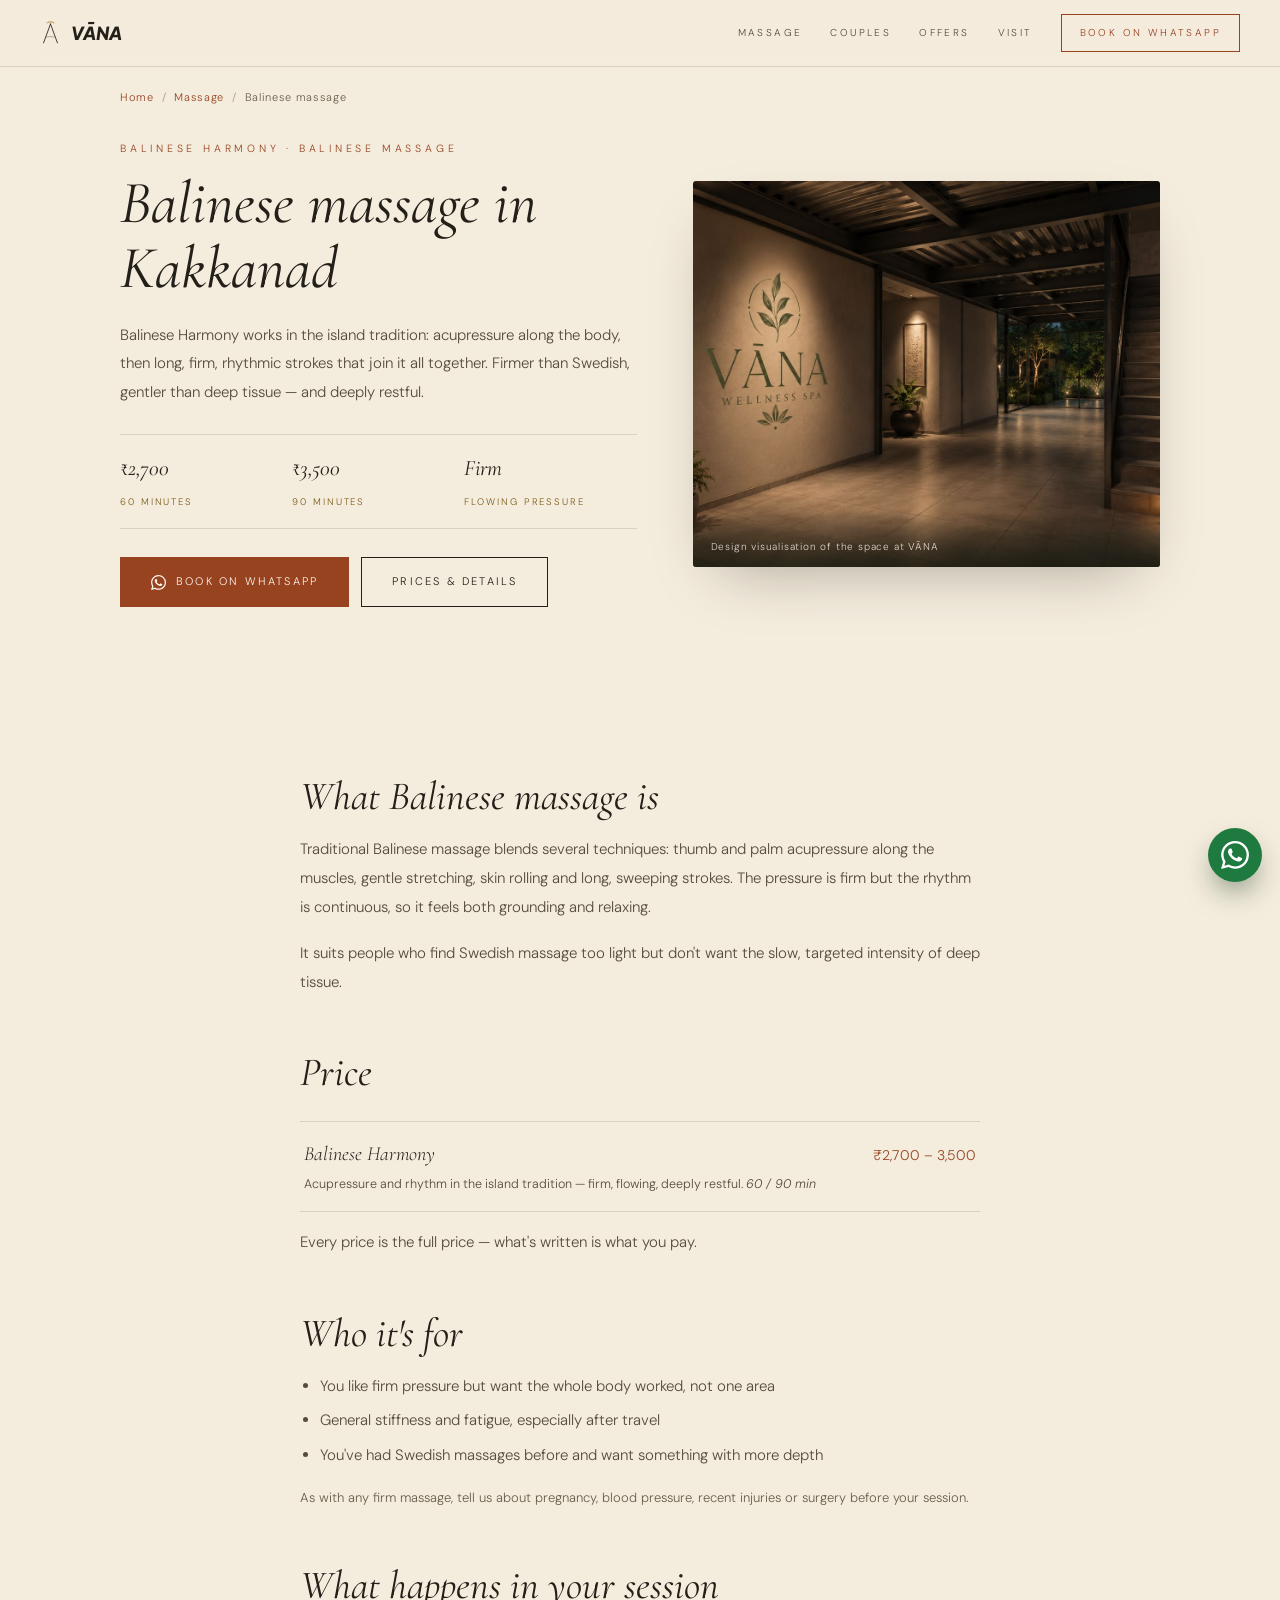
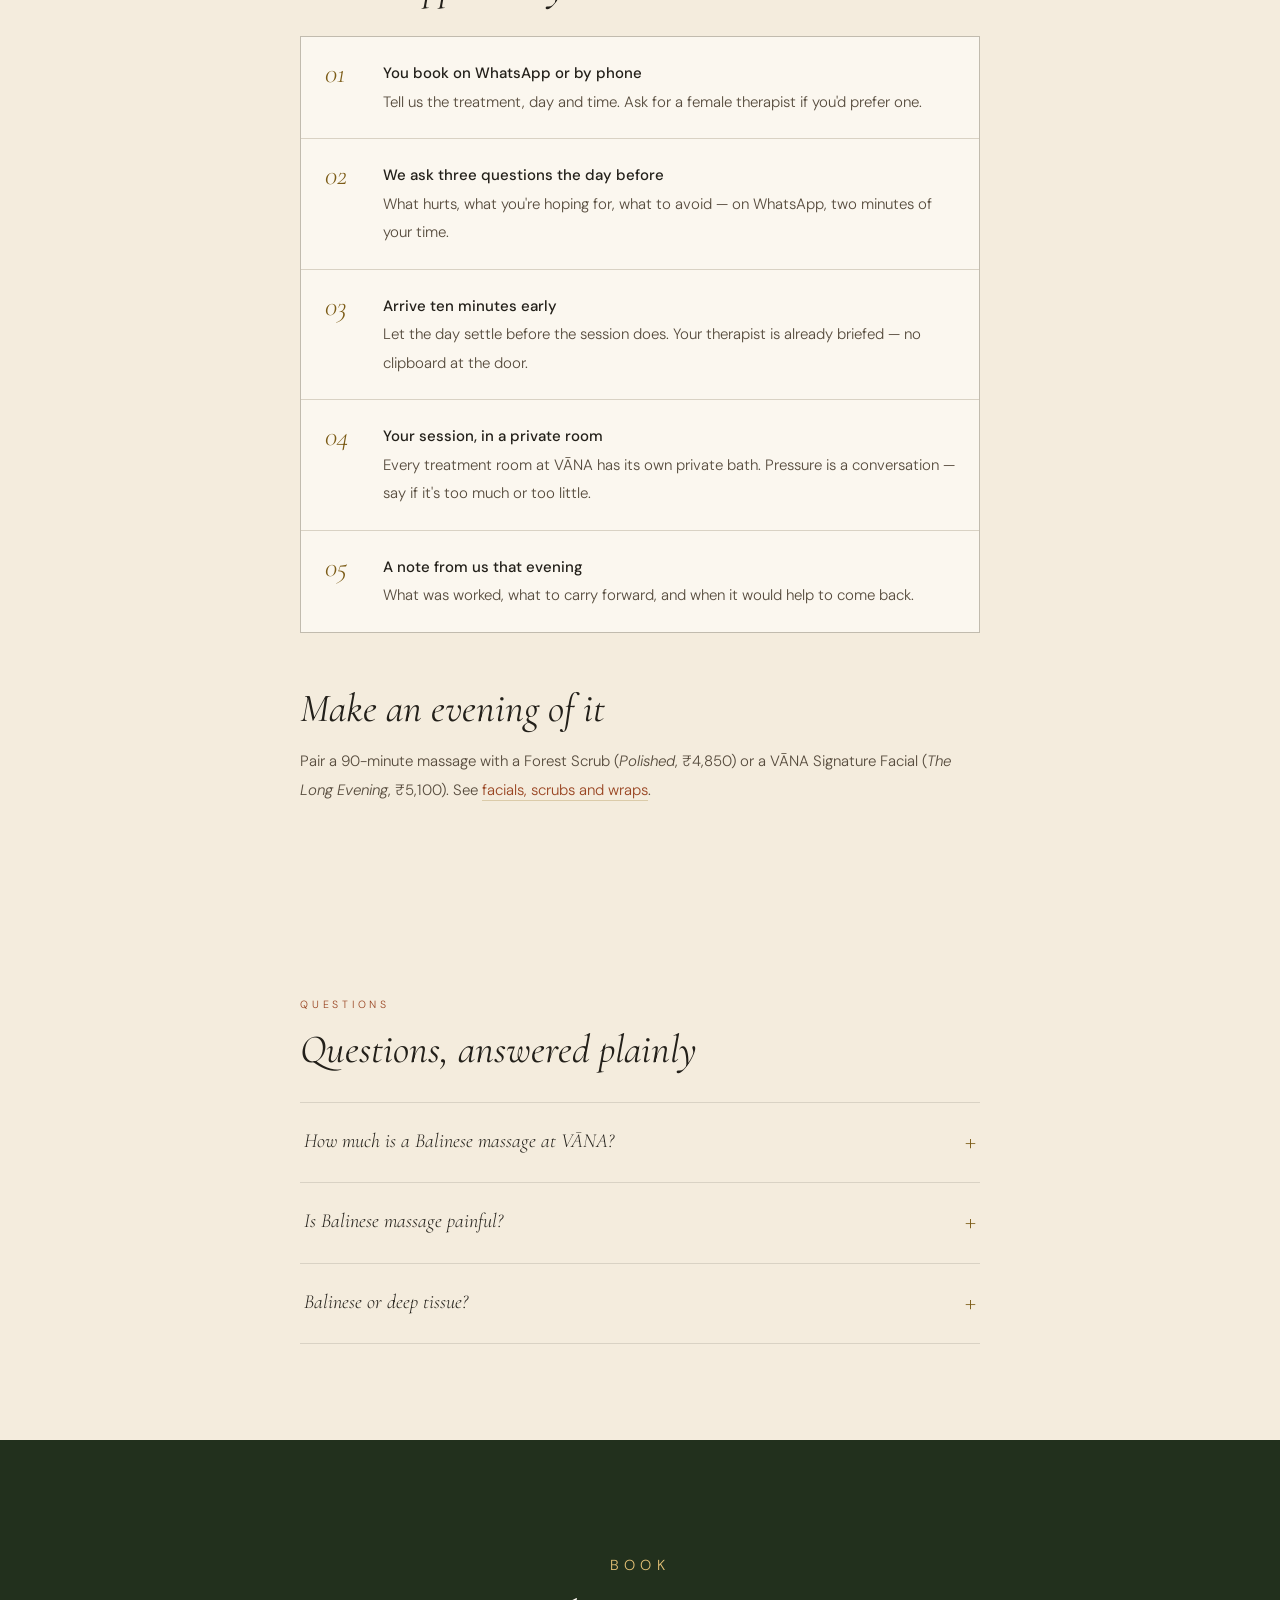
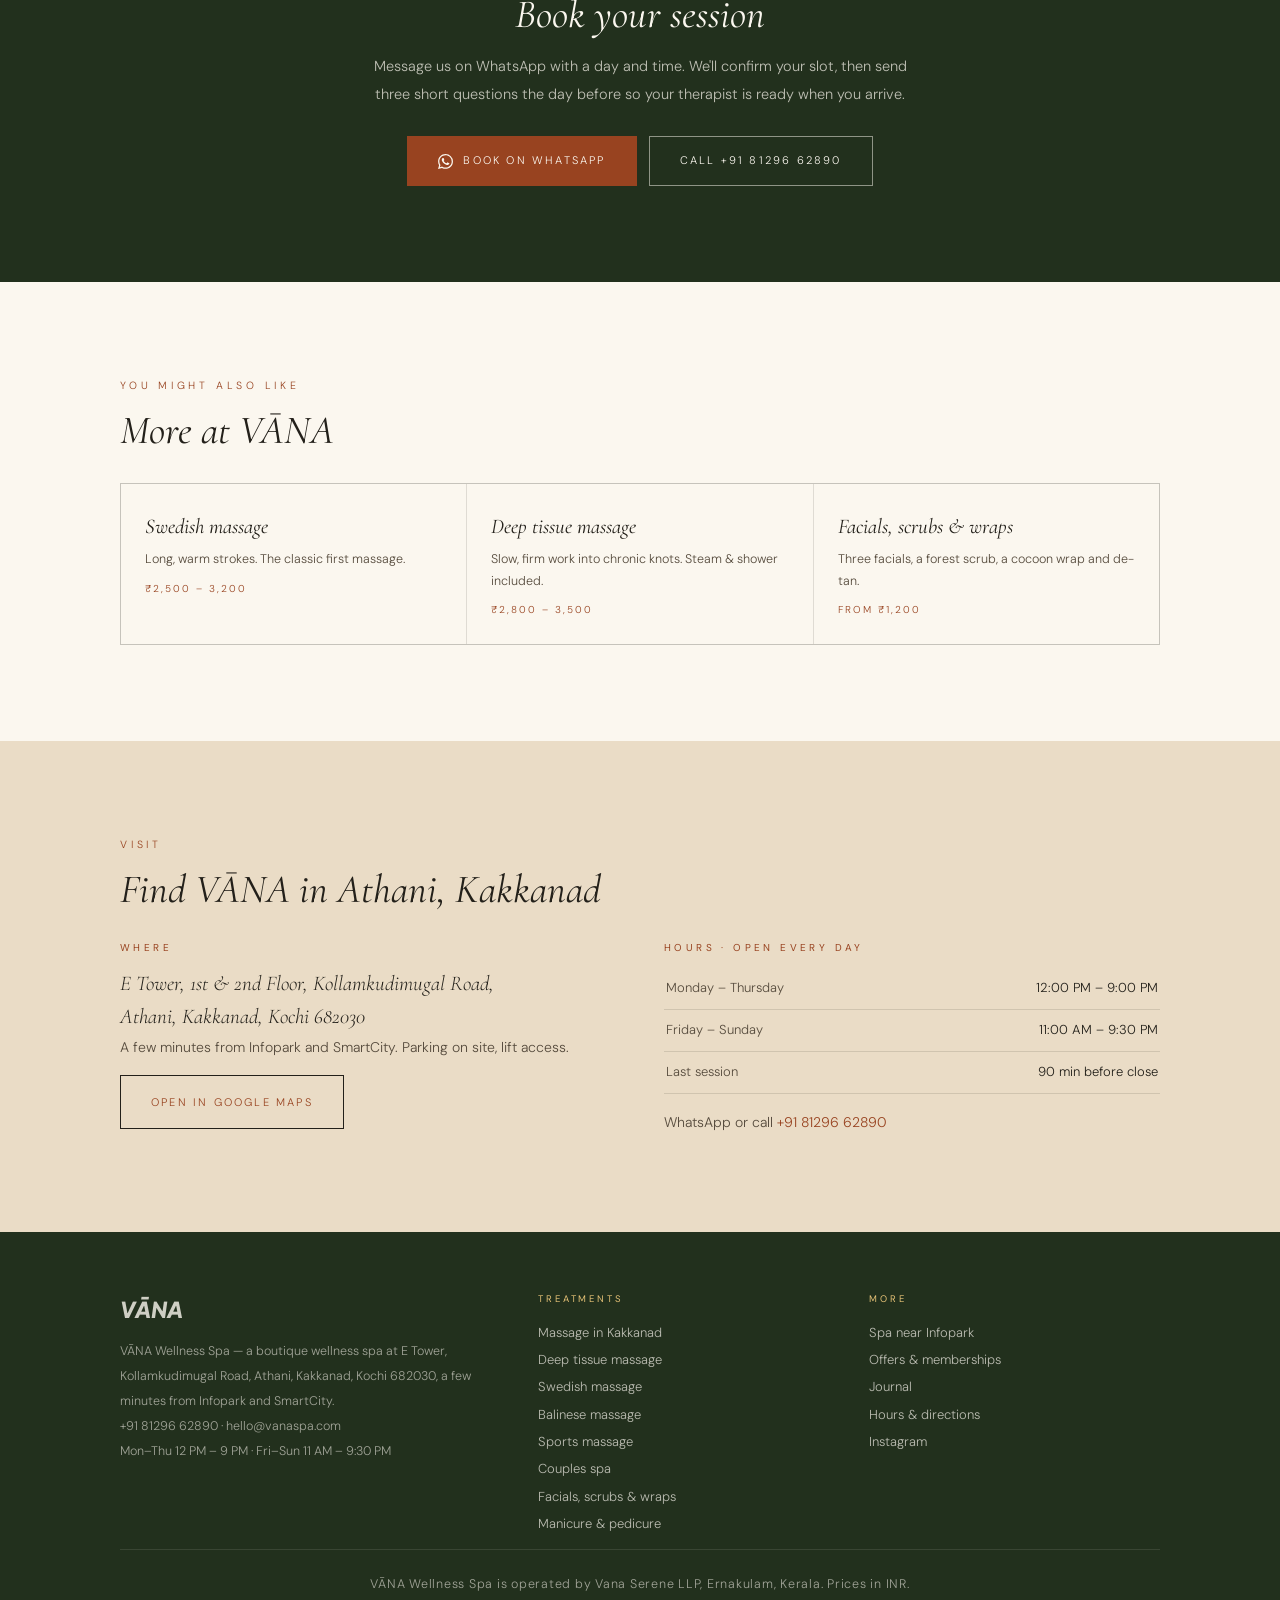
==== balinese-massage-kakkanad/index.html @ 6f224092 "Switch site to open-for-business and add local SEO pages - Homepage: remove every pre-opening refere" ====
<!DOCTYPE html>
<html lang="en">
<head>
<meta charset="UTF-8">
<meta name="viewport" content="width=device-width, initial-scale=1.0">
<script async src="https://www.googletagmanager.com/gtag/js?id=G-7RVEWWMJKN"></script>
<script>window.dataLayer=window.dataLayer||[];function gtag(){dataLayer.push(arguments);}gtag('js',new Date());gtag('config','G-7RVEWWMJKN');</script>
<title>Balinese Massage in Kakkanad — VĀNA Wellness Spa, near Infopark</title>
<meta name="description" content="Balinese massage in Kakkanad, Kochi: VĀNA&#x27;s Balinese Harmony combines acupressure with firm, flowing rhythm. 60 min ₹2,700, 90 min ₹3,500. Private rooms in Athani, near Infopark, open every day.">
<link rel="canonical" href="https://vanaspa.com/balinese-massage-kakkanad/">
<meta name="robots" content="index, follow, max-image-preview:large">
<meta name="theme-color" content="#23311E">
<link rel="icon" type="image/x-icon" href="/favicon.ico">
<link rel="icon" href="/favicon.svg" type="image/svg+xml">
<link rel="apple-touch-icon" href="/apple-touch-icon.png">
<meta property="og:type" content="website">
<meta property="og:url" content="https://vanaspa.com/balinese-massage-kakkanad/">
<meta property="og:site_name" content="VĀNA Wellness Spa">
<meta property="og:title" content="Balinese Massage in Kakkanad — VĀNA Wellness Spa, near Infopark">
<meta property="og:description" content="Balinese massage in Kakkanad, Kochi: VĀNA&#x27;s Balinese Harmony combines acupressure with firm, flowing rhythm. 60 min ₹2,700, 90 min ₹3,500. Private rooms in Athani, near Infopark, open every day.">
<meta property="og:image" content="https://vanaspa.com/assets/img/corridor.jpg">
<meta property="og:locale" content="en_IN">
<meta name="twitter:card" content="summary_large_image">
<link rel="preconnect" href="https://fonts.googleapis.com">
<link rel="preconnect" href="https://fonts.gstatic.com" crossorigin>
<link href="https://fonts.googleapis.com/css2?family=Cormorant+Garamond:ital,wght@0,400;0,500;1,400;1,500&family=DM+Sans:wght@300;400;500&family=Plus+Jakarta+Sans:ital,wght@1,800&display=swap" rel="stylesheet">
<link rel="stylesheet" href="/assets/css/pages.css">
<script type="application/ld+json">
{
 "@context": "https://schema.org",
 "@graph": [
  {
   "@type": "DaySpa",
   "@id": "https://vanaspa.com/#business",
   "name": "VĀNA Wellness Spa",
   "url": "https://vanaspa.com/",
   "telephone": "+918129662890",
   "image": "https://vanaspa.com/assets/og-image.jpg",
   "priceRange": "₹₹",
   "address": {
    "@type": "PostalAddress",
    "streetAddress": "E Tower, 1st & 2nd Floor, Kollamkudimugal Road, Athani",
    "addressLocality": "Kakkanad, Kochi",
    "addressRegion": "Kerala",
    "postalCode": "682030",
    "addressCountry": "IN"
   }
  },
  {
   "@type": "WebPage",
   "@id": "https://vanaspa.com/balinese-massage-kakkanad/#webpage",
   "url": "https://vanaspa.com/balinese-massage-kakkanad/",
   "name": "Balinese Massage in Kakkanad — VĀNA Wellness Spa, near Infopark",
   "description": "Balinese massage in Kakkanad, Kochi: VĀNA's Balinese Harmony combines acupressure with firm, flowing rhythm. 60 min ₹2,700, 90 min ₹3,500. Private rooms in Athani, near Infopark, open every day.",
   "isPartOf": {
    "@id": "https://vanaspa.com/#website"
   },
   "about": {
    "@id": "https://vanaspa.com/#business"
   },
   "primaryImageOfPage": "https://vanaspa.com/assets/img/corridor.jpg"
  },
  {
   "@type": "BreadcrumbList",
   "itemListElement": [
    {
     "@type": "ListItem",
     "position": 1,
     "name": "Home",
     "item": "https://vanaspa.com/"
    },
    {
     "@type": "ListItem",
     "position": 2,
     "name": "Massage",
     "item": "https://vanaspa.com/massage-kakkanad/"
    },
    {
     "@type": "ListItem",
     "position": 3,
     "name": "Balinese massage",
     "item": "https://vanaspa.com/balinese-massage-kakkanad/"
    }
   ]
  },
  {
   "@type": "Service",
   "@id": "https://vanaspa.com/balinese-massage-kakkanad/#service",
   "name": "Balinese Harmony — Balinese massage",
   "serviceType": "Balinese massage",
   "description": "Balinese massage in Kakkanad, Kochi: VĀNA's Balinese Harmony combines acupressure with firm, flowing rhythm. 60 min ₹2,700, 90 min ₹3,500. Private rooms in Athani, near Infopark, open every day.",
   "provider": {
    "@id": "https://vanaspa.com/#business"
   },
   "areaServed": [
    "Kakkanad",
    "Athani",
    "Infopark",
    "SmartCity Kochi",
    "Thrikkakara",
    "Kochi"
   ],
   "offers": [
    {
     "@type": "Offer",
     "name": "Balinese Harmony — 60 minutes",
     "price": "2700",
     "priceCurrency": "INR",
     "url": "https://vanaspa.com/balinese-massage-kakkanad/"
    },
    {
     "@type": "Offer",
     "name": "Balinese Harmony — 90 minutes",
     "price": "3500",
     "priceCurrency": "INR",
     "url": "https://vanaspa.com/balinese-massage-kakkanad/"
    }
   ]
  },
  {
   "@type": "FAQPage",
   "mainEntity": [
    {
     "@type": "Question",
     "name": "How much is a Balinese massage at VĀNA?",
     "acceptedAnswer": {
      "@type": "Answer",
      "text": "₹2,700 for 60 minutes and ₹3,500 for 90 minutes."
     }
    },
    {
     "@type": "Question",
     "name": "Is Balinese massage painful?",
     "acceptedAnswer": {
      "@type": "Answer",
      "text": "It shouldn't be. The pressure is firm and the acupressure points can feel intense for a moment, but your therapist will adjust to you. Say so if it's too much."
     }
    },
    {
     "@type": "Question",
     "name": "Balinese or deep tissue?",
     "acceptedAnswer": {
      "@type": "Answer",
      "text": "Balinese covers the whole body with firm, flowing pressure. Deep tissue is slower and concentrates on a few problem areas."
     }
    }
   ]
  }
 ]
}
</script>
</head>
<body>
<header class="site-head">
  <a class="head-brand" href="/" aria-label="VĀNA Wellness Spa — home">
    <svg class="head-mark" viewBox="0 0 200 240" fill="none" aria-hidden="true"><g stroke="#B0832E" stroke-linecap="round"><path d="M 65 24 C 80 12 120 12 135 24" stroke-width="7"/><path d="M 74 17 C 86 9 114 9 126 17" stroke-width="5" opacity="0.6"/></g><g stroke="#23201A" stroke-linecap="round"><path d="M 100 34 L 34 214" stroke-width="8"/><path d="M 100 34 L 166 214" stroke-width="8"/><path d="M 60 158 Q 100 150 140 158" stroke-width="5" opacity="0.65"/></g></svg>
    <span class="head-word">VĀNA</span>
  </a>
  <nav class="head-nav" aria-label="Main">
    <a href="/massage-kakkanad/">Massage</a>
    <a href="/couples-spa-kakkanad/">Couples</a>
    <a href="/offers/">Offers</a>
    <a href="/#visit">Visit</a>
    <a class="head-cta" href="https://wa.me/918129662890?text=Hi%2C%20I%27d%20like%20to%20book%20a%20Balinese%20massage%20at%20V%C4%80NA." target="_blank" rel="noopener">Book on WhatsApp</a>
  </nav>
</header>
<main>
<div class="wrap">
  <nav class="crumbs" aria-label="Breadcrumb"><a href="/">Home</a><span>/</span><a href="/massage-kakkanad/">Massage</a><span>/</span>Balinese massage</nav>
  <section class="p-hero">
    <div>
      <p class="eyebrow">Balinese Harmony · Balinese massage</p>
      <h1>Balinese massage in Kakkanad</h1>
      <p class="p-lede">Balinese Harmony works in the island tradition: acupressure along the body, then long, firm, rhythmic strokes that join it all together. Firmer than Swedish, gentler than deep tissue — and deeply restful.</p>
      <div class="p-facts"><div><b>₹2,700</b><small>60 minutes</small></div><div><b>₹3,500</b><small>90 minutes</small></div><div><b>Firm</b><small>Flowing pressure</small></div></div>
      <div class="p-ctas">
        <a class="btn btn-primary" href="https://wa.me/918129662890?text=Hi%2C%20I%27d%20like%20to%20book%20a%20Balinese%20massage%20at%20V%C4%80NA." target="_blank" rel="noopener"><svg viewBox="0 0 24 24" aria-hidden="true"><path d="M17.472 14.382c-.297-.149-1.758-.867-2.03-.967-.273-.099-.471-.148-.67.15-.197.297-.767.966-.94 1.164-.173.199-.347.223-.644.075-.297-.15-1.255-.463-2.39-1.475-.883-.788-1.48-1.761-1.653-2.059-.173-.297-.018-.458.13-.606.134-.133.298-.347.446-.52.149-.174.198-.298.298-.497.099-.198.05-.371-.025-.52-.075-.149-.669-1.612-.916-2.207-.242-.579-.487-.5-.669-.51-.173-.008-.371-.01-.57-.01-.198 0-.52.074-.792.372-.272.297-1.04 1.016-1.04 2.479 0 1.462 1.065 2.875 1.213 3.074.149.198 2.096 3.2 5.077 4.487.709.306 1.262.489 1.694.625.712.227 1.36.195 1.871.118.571-.085 1.758-.719 2.006-1.413.248-.694.248-1.289.173-1.413-.074-.124-.272-.198-.57-.347m-5.421 7.403h-.004a9.87 9.87 0 01-5.031-1.378l-.361-.214-3.741.982.998-3.648-.235-.374a9.86 9.86 0 01-1.51-5.26c.001-5.45 4.436-9.884 9.888-9.884 2.64 0 5.122 1.03 6.988 2.898a9.825 9.825 0 012.893 6.994c-.003 5.45-4.437 9.884-9.885 9.884m8.413-18.297A11.815 11.815 0 0012.05 0C5.495 0 .16 5.335.157 11.892c0 2.096.547 4.142 1.588 5.945L.057 24l6.305-1.654a11.882 11.882 0 005.683 1.448h.005c6.554 0 11.89-5.335 11.893-11.893a11.821 11.821 0 00-3.48-8.413z"/></svg>Book on WhatsApp</a>
        <a class="btn btn-dark" href="#details">Prices &amp; details</a>
      </div>
    </div>
    <figure class="p-figure">
      <img src="/assets/img/corridor.jpg" alt="The warm-lit arrival corridor at VĀNA Wellness Spa, Athani, Kakkanad">
      <figcaption>Design visualisation of the space at VĀNA</figcaption>
    </figure>
  </section>
</div>
<section class="band " id="details"><div class="wrap narrow prose">
<h2>What Balinese massage is</h2>
<p>Traditional Balinese massage blends several techniques: thumb and palm acupressure along the muscles, gentle stretching, skin rolling and long, sweeping strokes. The pressure is firm but the rhythm is continuous, so it feels both grounding and relaxing.</p>
<p>It suits people who find Swedish massage too light but don't want the slow, targeted intensity of deep tissue.</p>
<h2>Price</h2>
<div class="prices"><div class="price-row"><span class="nm">Balinese Harmony</span><span class="pr">₹2,700 – 3,500</span><span class="ds">Acupressure and rhythm in the island tradition — firm, flowing, deeply restful. <em>60 / 90 min</em></span></div></div><p class="price-note">Every price is the full price — what's written is what you pay.</p>
<h2>Who it's for</h2>
<ul>
<li>You like firm pressure but want the whole body worked, not one area</li>
<li>General stiffness and fatigue, especially after travel</li>
<li>You've had Swedish massages before and want something with more depth</li>
</ul>
<p class="note">As with any firm massage, tell us about pregnancy, blood pressure, recent injuries or surgery before your session.</p>
<h2>What happens in your session</h2>
<ol class="steps">
  <li><span class="n">01</span><div><b>You book on WhatsApp or by phone</b>Tell us the treatment, day and time. Ask for a female therapist if you'd prefer one.</div></li>
  <li><span class="n">02</span><div><b>We ask three questions the day before</b>What hurts, what you're hoping for, what to avoid — on WhatsApp, two minutes of your time.</div></li>
  <li><span class="n">03</span><div><b>Arrive ten minutes early</b>Let the day settle before the session does. Your therapist is already briefed — no clipboard at the door.</div></li>
  <li><span class="n">04</span><div><b>Your session, in a private room</b>Every treatment room at VĀNA has its own private bath. Pressure is a conversation — say if it's too much or too little.</div></li>
  <li><span class="n">05</span><div><b>A note from us that evening</b>What was worked, what to carry forward, and when it would help to come back.</div></li>
</ol>
<h2>Make an evening of it</h2>
<p>Pair a 90-minute massage with a Forest Scrub (<em>Polished</em>, ₹4,850) or a VĀNA Signature Facial (<em>The Long Evening</em>, ₹5,100). See <a href="/facials-body-care/">facials, scrubs and wraps</a>.</p>
</div></section>
<section class="band"><div class="wrap narrow"><p class="eyebrow">Questions</p><h2 style="margin-top:12px">Questions, answered plainly</h2><div class="faq"><details><summary>How much is a Balinese massage at VĀNA?</summary><p>₹2,700 for 60 minutes and ₹3,500 for 90 minutes.</p></details><details><summary>Is Balinese massage painful?</summary><p>It shouldn't be. The pressure is firm and the acupressure points can feel intense for a moment, but your therapist will adjust to you. Say so if it's too much.</p></details><details><summary>Balinese or deep tissue?</summary><p>Balinese covers the whole body with firm, flowing pressure. <a href="/deep-tissue-massage-kakkanad/">Deep tissue</a> is slower and concentrates on a few problem areas.</p></details></div></div></section>
<section class="band band-forest cta-band">
  <div class="wrap">
    <p class="eyebrow">Book</p>
    <h2 style="margin-top:12px">Book your session</h2>
    <p>Message us on WhatsApp with a day and time. We'll confirm your slot, then send three short questions the day before so your therapist is ready when you arrive.</p>
    <div class="p-ctas">
      <a class="btn btn-primary" href="https://wa.me/918129662890?text=Hi%2C%20I%27d%20like%20to%20book%20a%20Balinese%20massage%20at%20V%C4%80NA." target="_blank" rel="noopener"><svg viewBox="0 0 24 24" aria-hidden="true"><path d="M17.472 14.382c-.297-.149-1.758-.867-2.03-.967-.273-.099-.471-.148-.67.15-.197.297-.767.966-.94 1.164-.173.199-.347.223-.644.075-.297-.15-1.255-.463-2.39-1.475-.883-.788-1.48-1.761-1.653-2.059-.173-.297-.018-.458.13-.606.134-.133.298-.347.446-.52.149-.174.198-.298.298-.497.099-.198.05-.371-.025-.52-.075-.149-.669-1.612-.916-2.207-.242-.579-.487-.5-.669-.51-.173-.008-.371-.01-.57-.01-.198 0-.52.074-.792.372-.272.297-1.04 1.016-1.04 2.479 0 1.462 1.065 2.875 1.213 3.074.149.198 2.096 3.2 5.077 4.487.709.306 1.262.489 1.694.625.712.227 1.36.195 1.871.118.571-.085 1.758-.719 2.006-1.413.248-.694.248-1.289.173-1.413-.074-.124-.272-.198-.57-.347m-5.421 7.403h-.004a9.87 9.87 0 01-5.031-1.378l-.361-.214-3.741.982.998-3.648-.235-.374a9.86 9.86 0 01-1.51-5.26c.001-5.45 4.436-9.884 9.888-9.884 2.64 0 5.122 1.03 6.988 2.898a9.825 9.825 0 012.893 6.994c-.003 5.45-4.437 9.884-9.885 9.884m8.413-18.297A11.815 11.815 0 0012.05 0C5.495 0 .16 5.335.157 11.892c0 2.096.547 4.142 1.588 5.945L.057 24l6.305-1.654a11.882 11.882 0 005.683 1.448h.005c6.554 0 11.89-5.335 11.893-11.893a11.821 11.821 0 00-3.48-8.413z"/></svg>Book on WhatsApp</a>
      <a class="btn btn-light" href="tel:+918129662890">Call +91 81296 62890</a>
    </div>
  </div>
</section>
<section class="band band-cream"><div class="wrap"><p class="eyebrow">You might also like</p><h2 style="margin-top:12px">More at VĀNA</h2><div class="related"><a href="/swedish-massage-kakkanad/"><b>Swedish massage</b><span>Long, warm strokes. The classic first massage.</span><em>₹2,500 – 3,200</em></a><a href="/deep-tissue-massage-kakkanad/"><b>Deep tissue massage</b><span>Slow, firm work into chronic knots. Steam &amp; shower included.</span><em>₹2,800 – 3,500</em></a><a href="/facials-body-care/"><b>Facials, scrubs &amp; wraps</b><span>Three facials, a forest scrub, a cocoon wrap and de-tan.</span><em>From ₹1,200</em></a></div></div></section>
<section class="band band-sand" id="visit">
  <div class="wrap">
    <p class="eyebrow">Visit</p>
    <h2 style="margin-top:12px">Find VĀNA in Athani, Kakkanad</h2>
    <div class="visit">
      <div>
        <h3>Where</h3>
        <p class="big">E Tower, 1st &amp; 2nd Floor, Kollamkudimugal Road,<br>Athani, Kakkanad, Kochi 682030</p>
        <p>A few minutes from Infopark and SmartCity. Parking on site, lift access.</p>
        <p style="margin-top:14px"><a class="btn btn-dark" href="https://share.google/J33BrEqedsUDC5wgM" target="_blank" rel="noopener">Open in Google Maps</a></p>
      </div>
      <div>
        <h3>Hours · Open every day</h3>
        <div class="hrs"><span>Monday – Thursday</span><span>12:00 PM – 9:00 PM</span></div>
        <div class="hrs"><span>Friday – Sunday</span><span>11:00 AM – 9:30 PM</span></div>
        <div class="hrs"><span>Last session</span><span>90 min before close</span></div>
        <p style="margin-top:14px">WhatsApp or call <a href="tel:+918129662890">+91 81296 62890</a></p>
      </div>
    </div>
  </div>
</section>
</main>
<footer class="site-foot">
  <div class="wrap">
    <div class="foot-grid">
      <div>
        <div class="foot-brand">VĀNA</div>
        <p>VĀNA Wellness Spa — a boutique wellness spa at E Tower, Kollamkudimugal Road, Athani, Kakkanad, Kochi 682030, a few minutes from Infopark and SmartCity.<br>
        <a href="tel:+918129662890">+91 81296 62890</a> · <a href="mailto:hello@vanaspa.com">hello@vanaspa.com</a><br>
        Mon–Thu 12 PM – 9 PM · Fri–Sun 11 AM – 9:30 PM</p>
      </div>
      <div><h4>Treatments</h4><ul><li><a href="/massage-kakkanad/">Massage in Kakkanad</a></li><li><a href="/deep-tissue-massage-kakkanad/">Deep tissue massage</a></li><li><a href="/swedish-massage-kakkanad/">Swedish massage</a></li><li><a href="/balinese-massage-kakkanad/">Balinese massage</a></li><li><a href="/sports-massage-kakkanad/">Sports massage</a></li><li><a href="/couples-spa-kakkanad/">Couples spa</a></li><li><a href="/facials-body-care/">Facials, scrubs &amp; wraps</a></li><li><a href="/manicure-pedicure-kakkanad/">Manicure &amp; pedicure</a></li></ul></div>
      <div><h4>More</h4><ul><li><a href="/spa-near-infopark/">Spa near Infopark</a></li><li><a href="/offers/">Offers &amp; memberships</a></li><li><a href="/journal/">Journal</a></li><li><a href="/#visit">Hours &amp; directions</a></li><li><a href="https://www.instagram.com/vana_wellness_spa/" target="_blank" rel="noopener">Instagram</a></li></ul></div>
    </div>
    <p class="foot-legal">VĀNA Wellness Spa is operated by Vana Serene LLP, Ernakulam, Kerala. Prices in INR.</p>
  </div>
</footer>
<a class="fa-wa" href="https://wa.me/918129662890?text=Hi%2C%20I%27d%20like%20to%20book%20a%20Balinese%20massage%20at%20V%C4%80NA." target="_blank" rel="noopener" aria-label="Message VĀNA on WhatsApp"><svg viewBox="0 0 24 24" aria-hidden="true"><path d="M17.472 14.382c-.297-.149-1.758-.867-2.03-.967-.273-.099-.471-.148-.67.15-.197.297-.767.966-.94 1.164-.173.199-.347.223-.644.075-.297-.15-1.255-.463-2.39-1.475-.883-.788-1.48-1.761-1.653-2.059-.173-.297-.018-.458.13-.606.134-.133.298-.347.446-.52.149-.174.198-.298.298-.497.099-.198.05-.371-.025-.52-.075-.149-.669-1.612-.916-2.207-.242-.579-.487-.5-.669-.51-.173-.008-.371-.01-.57-.01-.198 0-.52.074-.792.372-.272.297-1.04 1.016-1.04 2.479 0 1.462 1.065 2.875 1.213 3.074.149.198 2.096 3.2 5.077 4.487.709.306 1.262.489 1.694.625.712.227 1.36.195 1.871.118.571-.085 1.758-.719 2.006-1.413.248-.694.248-1.289.173-1.413-.074-.124-.272-.198-.57-.347m-5.421 7.403h-.004a9.87 9.87 0 01-5.031-1.378l-.361-.214-3.741.982.998-3.648-.235-.374a9.86 9.86 0 01-1.51-5.26c.001-5.45 4.436-9.884 9.888-9.884 2.64 0 5.122 1.03 6.988 2.898a9.825 9.825 0 012.893 6.994c-.003 5.45-4.437 9.884-9.885 9.884m8.413-18.297A11.815 11.815 0 0012.05 0C5.495 0 .16 5.335.157 11.892c0 2.096.547 4.142 1.588 5.945L.057 24l6.305-1.654a11.882 11.882 0 005.683 1.448h.005c6.554 0 11.89-5.335 11.893-11.893a11.821 11.821 0 00-3.48-8.413z"/></svg></a>
</body>
</html>
---- assets/css/pages.css ----
/* VĀNA — shared styles for treatment, area and journal pages.
   Same "Last Light" tokens as the homepage, trimmed for reading pages. */
:root{
  --paper:#F4ECDD; --cream:#FBF7EF; --sand:#EADCC6;
  --ink:#23201A; --soft:#564B3D; --faint:#6A5E4B;
  --forest:#22301D; --forest-2:#2A3A24; --fern:#46603A;
  --terra:#984320; --terra-lt:#C06A38;
  --gold:#7C5C17; --gold-lt:#E6C277;
  --serif:'Cormorant Garamond',Georgia,serif;
  --sans:'DM Sans',system-ui,sans-serif;
  --brand:'Plus Jakarta Sans',system-ui,sans-serif;
  --ease:cubic-bezier(.22,1,.36,1);
  --hair:rgba(35,32,26,.13);
  --hair-gold:rgba(154,115,34,.28);
  --shadow:0 24px 60px -28px rgba(35,32,26,.4);
}
*,*::before,*::after{margin:0;padding:0;box-sizing:border-box}
html{-webkit-font-smoothing:antialiased;text-rendering:optimizeLegibility;scroll-behavior:smooth;background:var(--paper)}
body{font-family:var(--sans);font-weight:300;background:var(--paper);color:var(--ink);overflow-x:hidden;line-height:1.6}
a{color:inherit;text-decoration:none}
img{display:block;max-width:100%}
::selection{background:rgba(162,74,34,.22)}

/* Header */
.site-head{position:sticky;top:0;z-index:60;display:flex;align-items:center;justify-content:space-between;gap:16px;padding:14px 40px;background:rgba(244,236,221,.9);backdrop-filter:blur(14px);-webkit-backdrop-filter:blur(14px);border-bottom:1px solid var(--hair)}
.head-brand{display:flex;align-items:center;gap:10px}
.head-mark{width:21px;height:26px}
.head-word{font-family:var(--brand);font-style:italic;font-weight:800;font-size:18px;color:var(--ink)}
.head-nav{display:flex;align-items:center;gap:28px}
.head-nav a{font-size:10px;letter-spacing:.24em;text-transform:uppercase;color:var(--soft);transition:color .3s}
.head-nav a:hover{color:var(--terra)}
.head-cta{padding:10px 18px;border:1px solid var(--terra);color:var(--terra) !important;transition:all .3s var(--ease)}
.head-cta:hover{background:var(--terra);color:var(--cream) !important}
@media(max-width:820px){.head-nav a:not(.head-cta){display:none}.site-head{padding:12px 18px}}

/* Layout */
.wrap{max-width:1120px;margin:0 auto;padding:0 40px}
.narrow{max-width:760px;margin:0 auto}
@media(max-width:600px){.wrap{padding:0 18px}}
.crumbs{font-size:11px;letter-spacing:.06em;color:var(--faint);padding:22px 0 0}
.crumbs a{color:var(--terra)}
.crumbs span{margin:0 8px;opacity:.6}

.eyebrow{font-size:10.5px;letter-spacing:.36em;text-transform:uppercase;color:var(--terra)}
h1,h2,h3{font-family:var(--serif);font-style:italic;font-weight:400;color:var(--ink)}
h1{font-size:clamp(36px,5.4vw,60px);line-height:1.08;margin-top:14px}
h2{font-size:clamp(28px,3.6vw,40px);line-height:1.15}
h3{font-size:22px;font-weight:500;line-height:1.25}

/* Page hero */
.p-hero{display:grid;grid-template-columns:1.05fr .95fr;gap:56px;align-items:center;padding:34px 0 70px}
@media(max-width:860px){.p-hero{grid-template-columns:1fr;gap:34px;padding-bottom:50px}}
.p-lede{font-size:15px;line-height:1.9;color:var(--soft);margin-top:20px;max-width:560px}
.p-facts{display:flex;flex-wrap:wrap;gap:0;margin-top:28px;border-top:1px solid var(--hair);border-bottom:1px solid var(--hair)}
.p-facts div{flex:1;min-width:130px;padding:16px 14px 16px 0}
.p-facts b{display:block;font-family:var(--serif);font-style:italic;font-weight:400;font-size:22px;color:var(--ink)}
.p-facts small{font-size:9.5px;letter-spacing:.2em;text-transform:uppercase;color:var(--gold)}
.p-ctas{display:flex;gap:12px;flex-wrap:wrap;margin-top:28px}
.p-figure{position:relative;overflow:hidden;border-radius:3px;box-shadow:var(--shadow)}
.p-figure img{width:100%;aspect-ratio:4/3.3;object-fit:cover}
.p-figure figcaption{position:absolute;left:0;right:0;bottom:0;padding:26px 18px 12px;font-size:10px;letter-spacing:.08em;color:rgba(251,247,239,.82);background:linear-gradient(transparent,rgba(22,26,17,.7))}

.btn{display:inline-flex;align-items:center;gap:10px;padding:15px 30px;font-size:11px;letter-spacing:.2em;text-transform:uppercase;border:1px solid transparent;transition:all .35s var(--ease);cursor:pointer}
.btn-primary{background:var(--terra);color:var(--cream)}
.btn-primary:hover{background:var(--terra-lt);transform:translateY(-2px)}
.btn-dark{border-color:var(--ink);color:var(--ink)}
.btn-dark:hover{background:var(--ink);color:var(--cream)}
.btn-light{border-color:rgba(251,247,239,.5);color:var(--cream)}
.btn-light:hover{border-color:var(--gold-lt);color:#fff}
.btn svg{width:15px;height:15px;fill:currentColor}

/* Sections */
.band{padding:clamp(64px,8vw,96px) 0}
.band-cream{background:var(--cream)}
.band-sand{background:var(--sand)}
.band-forest{background:var(--forest);color:var(--cream)}
.band-forest h2,.band-forest h3{color:var(--cream)}
.band-forest .eyebrow{color:var(--gold-lt)}
.band-forest p{color:rgba(251,247,239,.72)}

.prose p{font-size:15px;line-height:1.95;color:var(--soft);margin-top:16px}
.prose h2{margin-top:52px}
.prose h2:first-child{margin-top:0}
.prose h3{margin-top:32px}
.prose ul,.prose ol{margin:16px 0 0 20px;color:var(--soft);font-size:15px;line-height:1.9}
.prose li{margin-top:6px}
.prose a{color:var(--terra);border-bottom:1px solid var(--hair-gold)}
.prose strong{font-weight:500;color:var(--ink)}
.prose .note{font-size:13px;color:var(--faint)}

/* Steps */
.steps{list-style:none;margin:28px 0 0 !important;display:grid;gap:1px;background:var(--hair);border:1px solid var(--hair)}
.steps li{background:var(--cream);padding:22px 24px;margin:0 !important;display:grid;grid-template-columns:44px 1fr;gap:6px 14px}
.steps .n{font-family:var(--serif);font-style:italic;font-size:28px;line-height:1;color:var(--gold)}
.steps b{font-weight:500;color:var(--ink);display:block}

/* Price list */
.prices{margin-top:26px;border-top:1px solid var(--hair)}
.price-row{display:grid;grid-template-columns:1fr auto;gap:4px 20px;align-items:baseline;padding:16px 4px;border-bottom:1px solid var(--hair)}
.price-row .nm{font-family:var(--serif);font-style:italic;font-size:20px;color:var(--ink)}
.price-row .nm a{border-bottom:1px solid var(--hair-gold)}
.price-row .nm a:hover{color:var(--terra)}
.price-row .pr{font-size:14px;color:var(--terra);white-space:nowrap;font-feature-settings:"tnum" 1}
.price-row .ds{grid-column:1/-1;font-size:12.5px;line-height:1.7;color:var(--soft)}
.price-note{margin-top:14px;font-size:12px;color:var(--faint)}

/* Two-column */
.cols{display:grid;grid-template-columns:1fr 1fr;gap:56px}
@media(max-width:760px){.cols{grid-template-columns:1fr;gap:30px}}
.fit h3{font-size:19px;margin-bottom:10px}
.fit ul{margin-left:18px;font-size:14px;line-height:1.9;color:var(--soft)}

/* FAQ */
.faq{margin-top:30px;border-top:1px solid var(--hair)}
.faq details{border-bottom:1px solid var(--hair)}
.faq summary{list-style:none;cursor:pointer;display:flex;justify-content:space-between;gap:18px;padding:22px 4px;font-family:var(--serif);font-style:italic;font-size:20px;color:var(--ink)}
.faq summary::-webkit-details-marker{display:none}
.faq summary::after{content:'+';font-family:var(--sans);font-style:normal;font-weight:200;font-size:22px;color:var(--gold);transition:transform .3s var(--ease)}
.faq details[open] summary::after{transform:rotate(45deg);color:var(--terra)}
.faq details p{padding:0 4px 22px;font-size:14px;line-height:1.9;color:var(--soft)}
.faq details p a{color:var(--terra);border-bottom:1px solid var(--hair-gold)}

/* Related */
.related{display:grid;grid-template-columns:repeat(3,1fr);gap:1px;background:var(--hair);border:1px solid var(--hair);margin-top:30px}
@media(max-width:760px){.related{grid-template-columns:1fr}}
.related a{background:var(--cream);padding:26px 24px;transition:background .3s}
.related a:hover{background:var(--paper)}
.related b{display:block;font-family:var(--serif);font-style:italic;font-weight:400;font-size:21px;color:var(--ink)}
.related span{display:block;margin-top:6px;font-size:12.5px;line-height:1.7;color:var(--soft)}
.related em{display:block;margin-top:10px;font-style:normal;font-size:10px;letter-spacing:.2em;text-transform:uppercase;color:var(--terra)}

/* Visit block */
.visit{display:grid;grid-template-columns:1fr 1fr;gap:48px;margin-top:30px}
@media(max-width:760px){.visit{grid-template-columns:1fr;gap:30px}}
.visit h3{font-family:var(--sans);font-style:normal;font-size:10px;font-weight:400;letter-spacing:.34em;text-transform:uppercase;color:var(--terra);margin-bottom:14px}
.visit p{font-size:14px;line-height:2;color:var(--soft)}
.visit .big{font-family:var(--serif);font-style:italic;font-size:21px;line-height:1.55;color:var(--ink)}
.visit a{color:var(--terra)}
.hrs{display:flex;justify-content:space-between;border-bottom:1px solid var(--hair);padding:10px 2px;font-size:13px;color:var(--soft)}
.hrs span:last-child{color:var(--ink)}

/* CTA band */
.cta-band{text-align:center}
.cta-band p{max-width:560px;margin:16px auto 0;font-size:14.5px;line-height:1.9}
.cta-band .p-ctas{justify-content:center}

/* Journal list */
.posts{margin-top:30px;border-top:1px solid var(--hair)}
.posts a{display:block;padding:24px 4px;border-bottom:1px solid var(--hair)}
.posts a:hover b{color:var(--terra)}
.posts b{display:block;font-family:var(--serif);font-style:italic;font-weight:400;font-size:24px;color:var(--ink);transition:color .3s}
.posts span{display:block;margin-top:6px;font-size:13.5px;line-height:1.8;color:var(--soft)}
.byline{margin-top:14px;font-size:11px;letter-spacing:.14em;text-transform:uppercase;color:var(--faint)}

/* Comparison table */
.compare{width:100%;border-collapse:collapse;margin-top:24px;font-size:13.5px}
.compare th,.compare td{text-align:left;vertical-align:top;padding:13px 12px;border-bottom:1px solid var(--hair);color:var(--soft);line-height:1.7}
.compare th{font-weight:500;color:var(--ink);font-size:11px;letter-spacing:.14em;text-transform:uppercase}
.compare td:first-child{color:var(--ink);font-weight:400}
.table-scroll{overflow-x:auto}

/* Footer */
.site-foot{background:var(--forest);color:var(--cream);padding:60px 0 40px}
.foot-grid{display:grid;grid-template-columns:1.3fr 1fr 1fr;gap:40px}
@media(max-width:760px){.foot-grid{grid-template-columns:1fr;gap:30px}}
.foot-brand{font-family:var(--brand);font-style:italic;font-weight:800;font-size:22px;color:rgba(251,247,239,.8)}
.site-foot p{font-size:12.5px;line-height:2;color:rgba(251,247,239,.58);margin-top:12px}
.site-foot h4{font-size:9.5px;font-weight:400;letter-spacing:.3em;text-transform:uppercase;color:var(--gold-lt);margin-bottom:12px}
.site-foot ul{list-style:none}
.site-foot li a{display:block;font-size:13px;line-height:2.1;color:rgba(251,247,239,.7)}
.site-foot li a:hover{color:var(--gold-lt)}
.foot-legal{margin-top:40px;padding-top:22px;border-top:1px solid rgba(251,247,239,.1);font-size:10.5px;letter-spacing:.06em;color:rgba(251,247,239,.4);text-align:center}

/* Floating WhatsApp */
.fa-wa{position:fixed;right:18px;bottom:18px;z-index:54;display:flex;align-items:center;justify-content:center;width:54px;height:54px;border-radius:50%;background:#1f7a40;color:#fff;box-shadow:0 14px 30px -8px rgba(18,55,28,.6);transition:transform .3s var(--ease)}
.fa-wa:hover{transform:translateY(-2px) scale(1.05)}
.fa-wa svg{width:28px;height:28px;fill:currentColor}
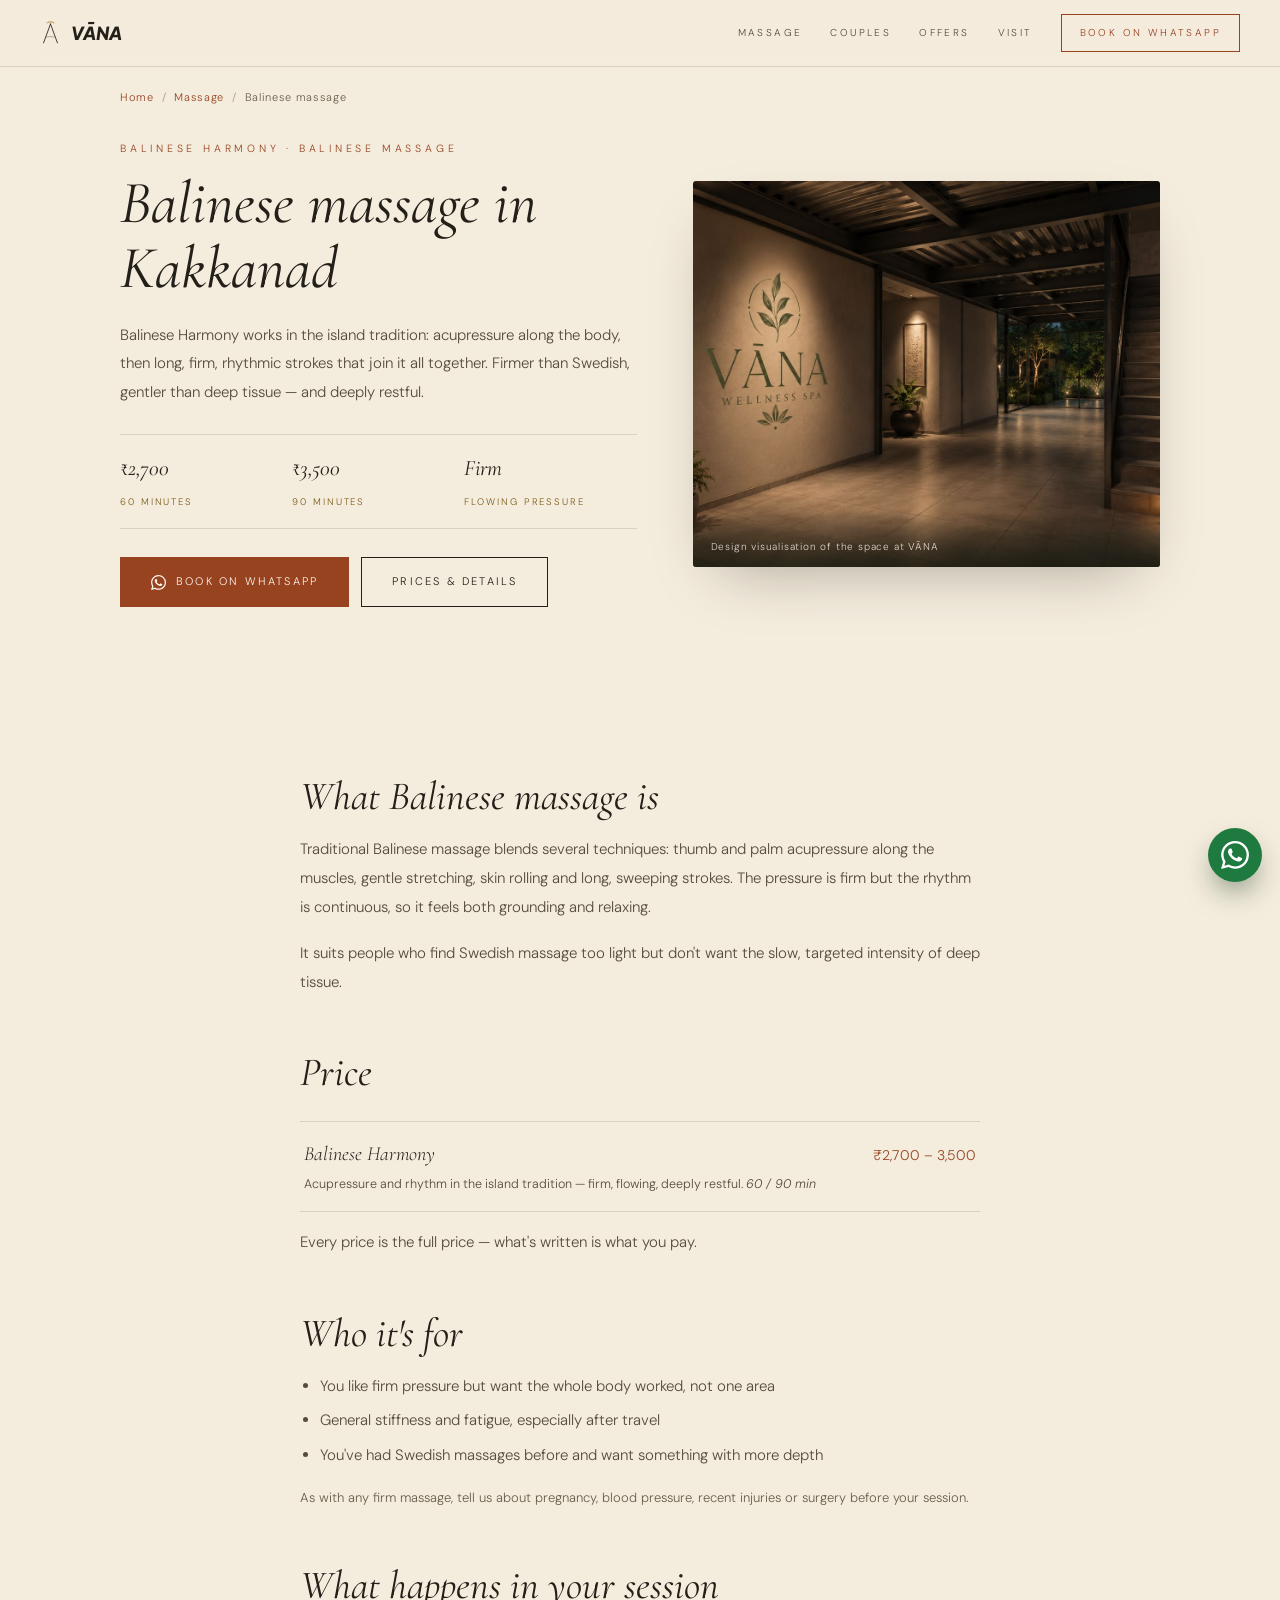
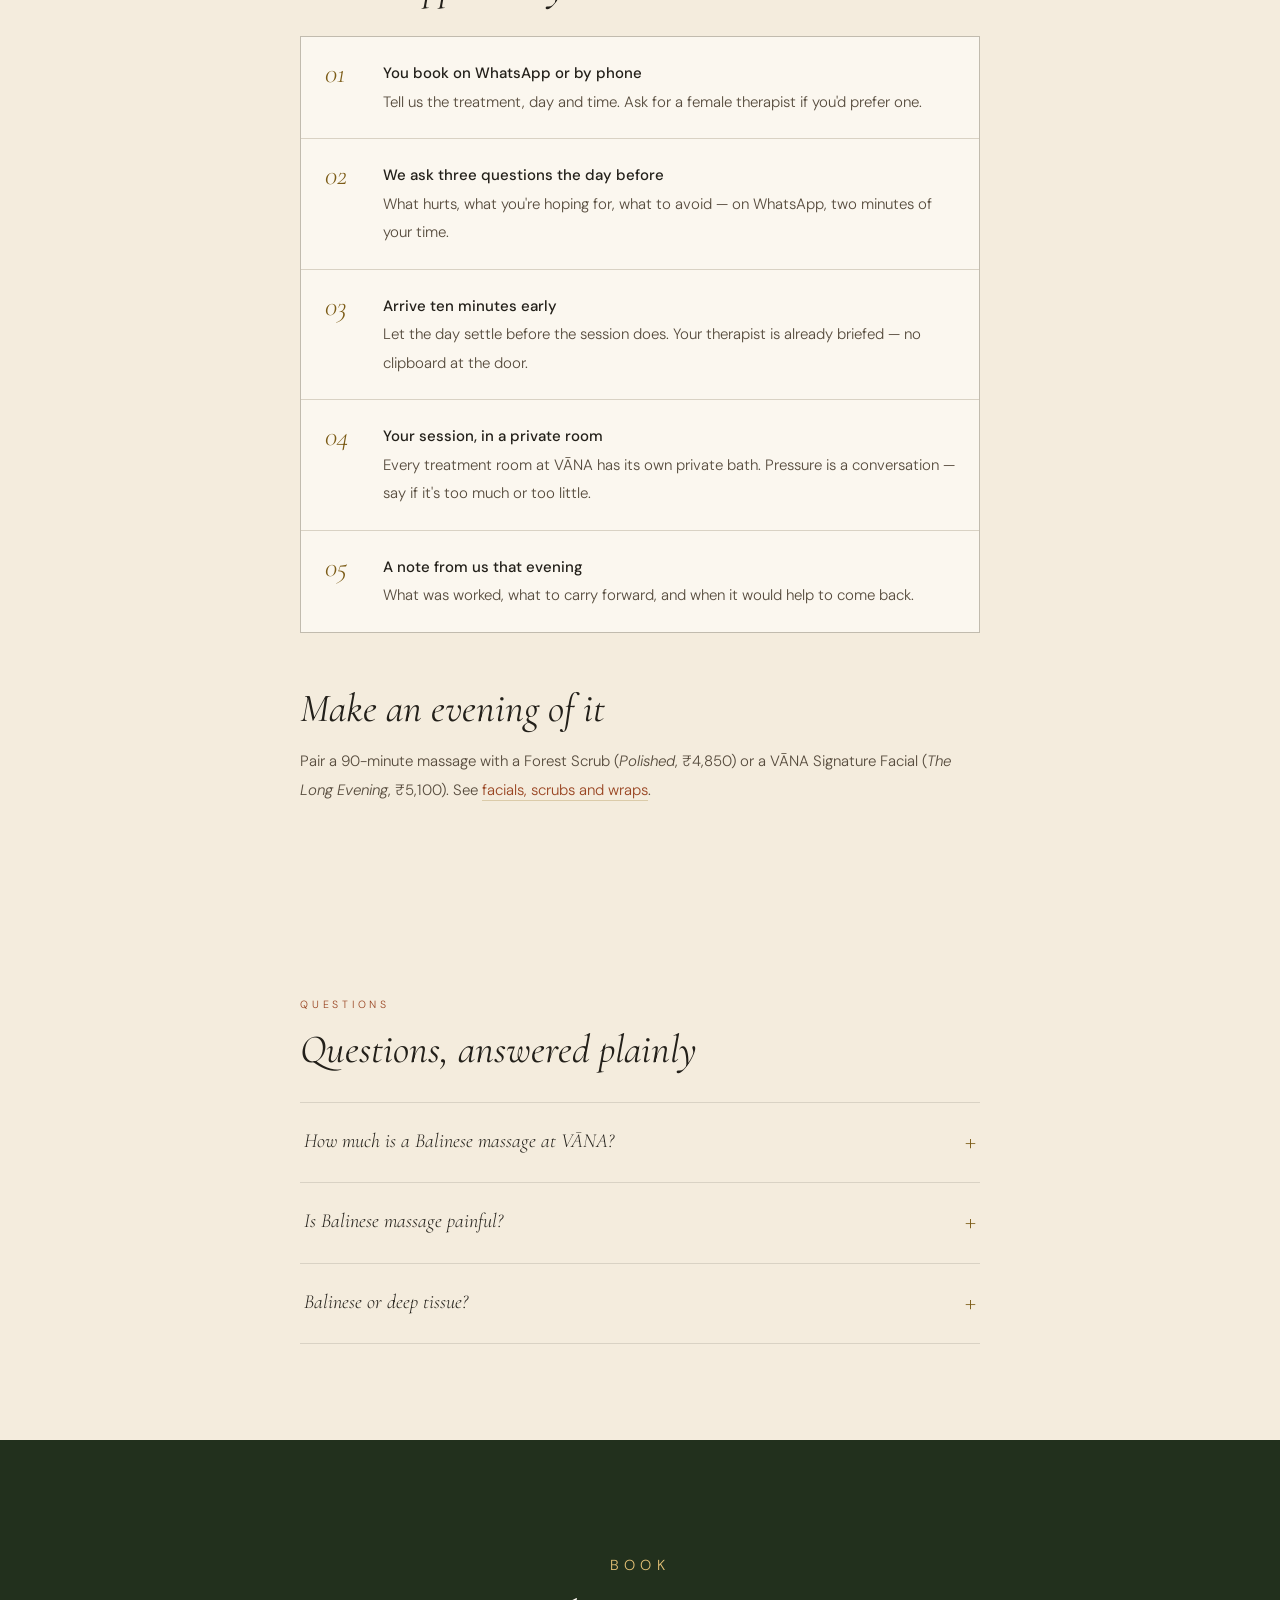
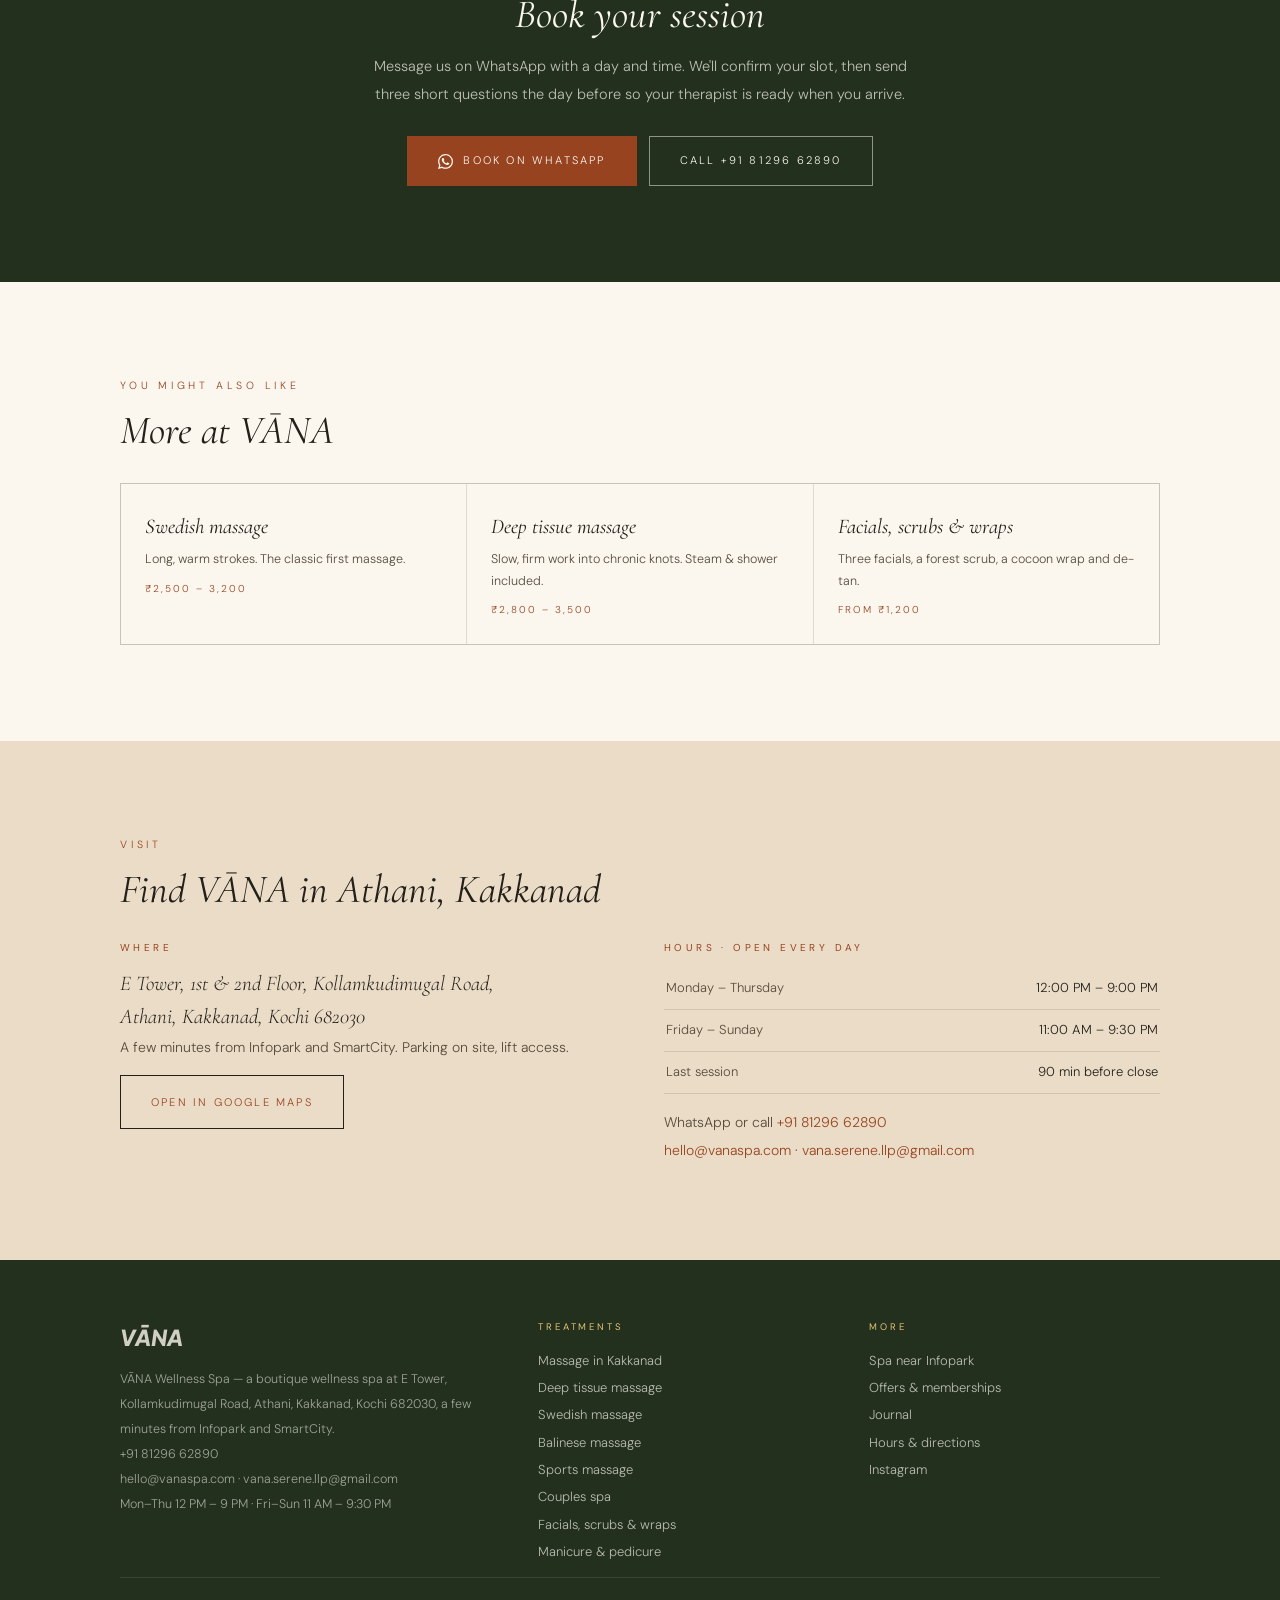
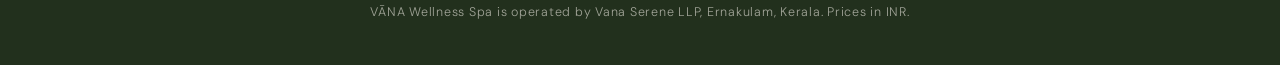
==== commit 620fe92a: "Signature steam 15 min, Afternoon offer 11–4, both emails, corrected map pin - Signature and Couples" ====
--- a/balinese-massage-kakkanad/index.html
+++ b/balinese-massage-kakkanad/index.html
@@ -237,7 +237,7 @@
         <div class="hrs"><span>Monday – Thursday</span><span>12:00 PM – 9:00 PM</span></div>
         <div class="hrs"><span>Friday – Sunday</span><span>11:00 AM – 9:30 PM</span></div>
         <div class="hrs"><span>Last session</span><span>90 min before close</span></div>
-        <p style="margin-top:14px">WhatsApp or call <a href="tel:+918129662890">+91 81296 62890</a></p>
+        <p style="margin-top:14px">WhatsApp or call <a href="tel:+918129662890">+91 81296 62890</a><br><a href="mailto:hello@vanaspa.com">hello@vanaspa.com</a> · <a href="mailto:vana.serene.llp@gmail.com">vana.serene.llp@gmail.com</a></p>
       </div>
     </div>
   </div>
@@ -249,7 +249,7 @@
       <div>
         <div class="foot-brand">VĀNA</div>
         <p>VĀNA Wellness Spa — a boutique wellness spa at E Tower, Kollamkudimugal Road, Athani, Kakkanad, Kochi 682030, a few minutes from Infopark and SmartCity.<br>
-        <a href="tel:+918129662890">+91 81296 62890</a> · <a href="mailto:hello@vanaspa.com">hello@vanaspa.com</a><br>
+        <a href="tel:+918129662890">+91 81296 62890</a><br><a href="mailto:hello@vanaspa.com">hello@vanaspa.com</a> · <a href="mailto:vana.serene.llp@gmail.com">vana.serene.llp@gmail.com</a><br>
         Mon–Thu 12 PM – 9 PM · Fri–Sun 11 AM – 9:30 PM</p>
       </div>
       <div><h4>Treatments</h4><ul><li><a href="/massage-kakkanad/">Massage in Kakkanad</a></li><li><a href="/deep-tissue-massage-kakkanad/">Deep tissue massage</a></li><li><a href="/swedish-massage-kakkanad/">Swedish massage</a></li><li><a href="/balinese-massage-kakkanad/">Balinese massage</a></li><li><a href="/sports-massage-kakkanad/">Sports massage</a></li><li><a href="/couples-spa-kakkanad/">Couples spa</a></li><li><a href="/facials-body-care/">Facials, scrubs &amp; wraps</a></li><li><a href="/manicure-pedicure-kakkanad/">Manicure &amp; pedicure</a></li></ul></div>
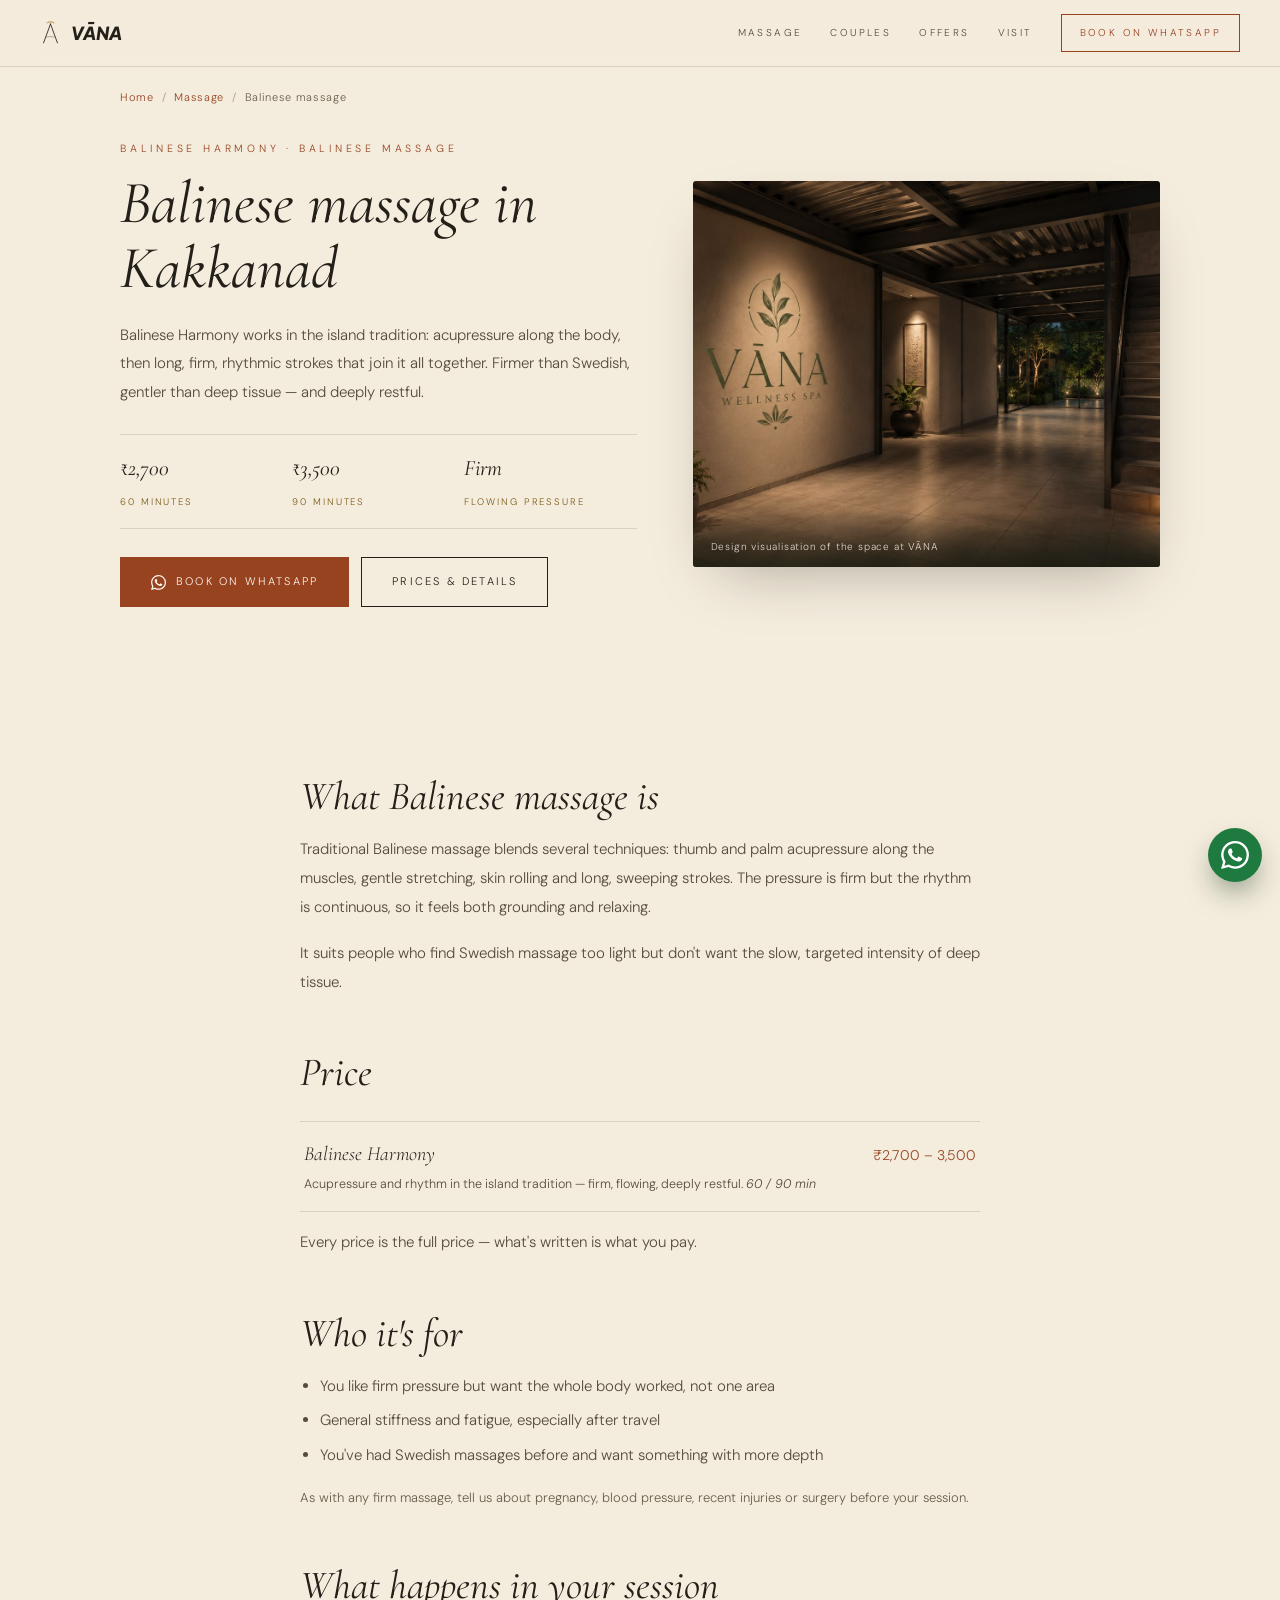
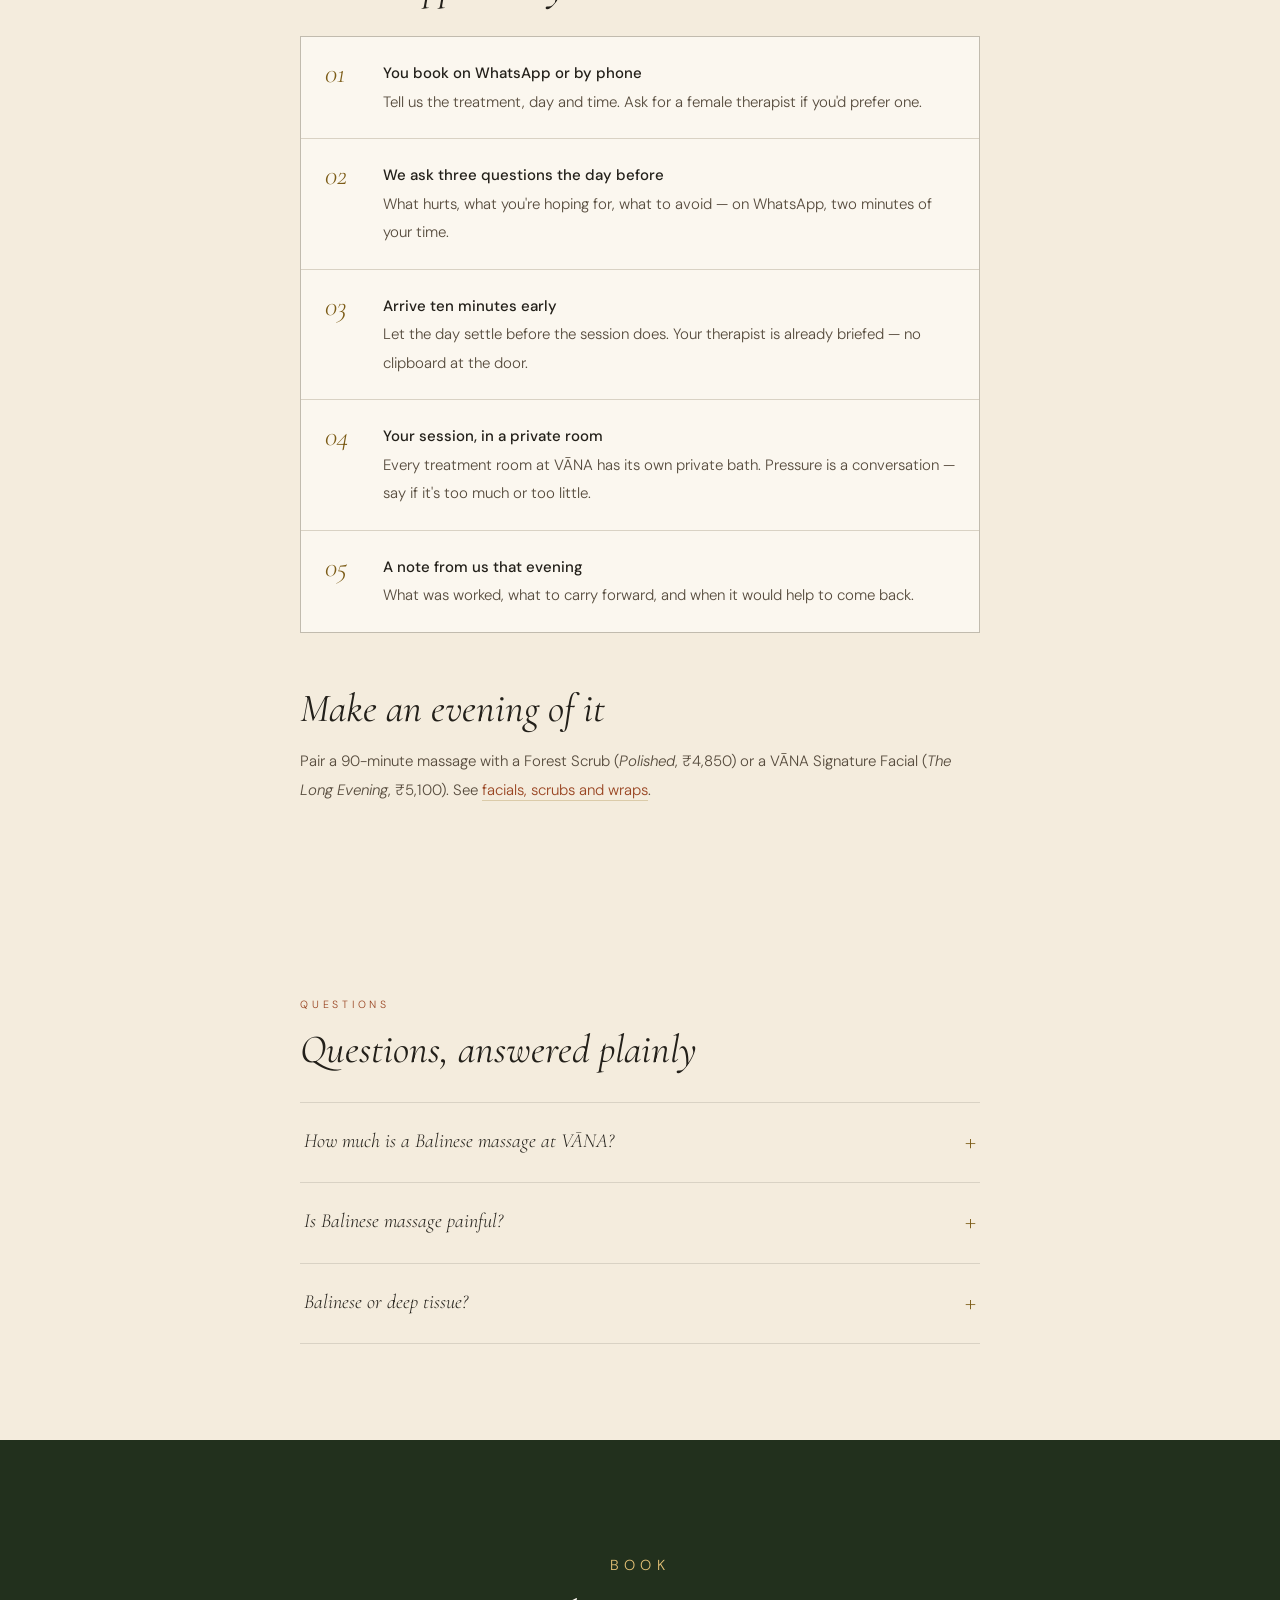
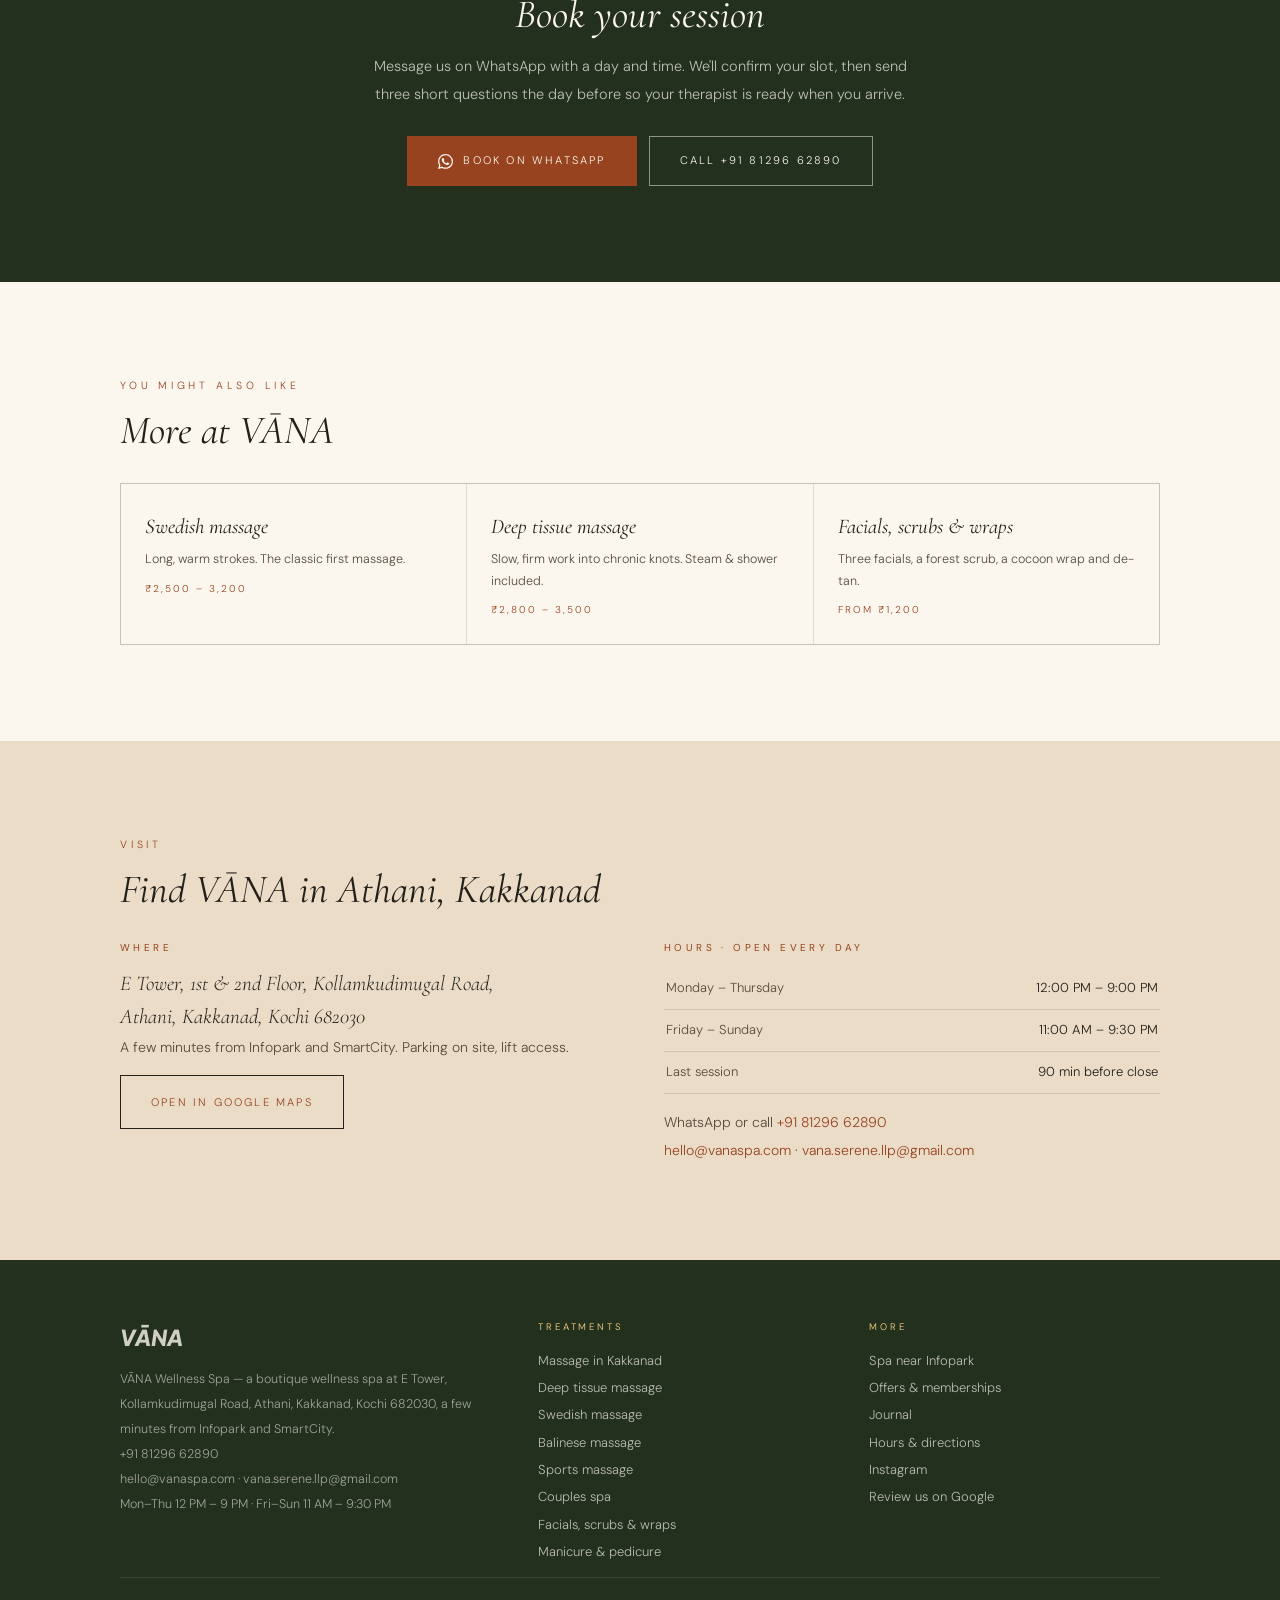
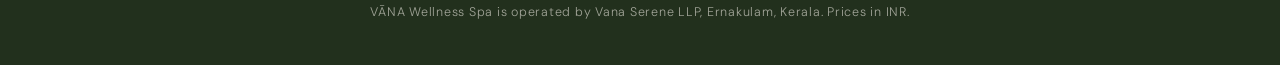
==== commit 91f24221: "Add Google review link to WhatsApp scripts, checklist and site footers Co-Authored-By: Claude Opus 5" ====
--- a/balinese-massage-kakkanad/index.html
+++ b/balinese-massage-kakkanad/index.html
@@ -4,7 +4,8 @@
 <meta charset="UTF-8">
 <meta name="viewport" content="width=device-width, initial-scale=1.0">
 <script async src="https://www.googletagmanager.com/gtag/js?id=G-7RVEWWMJKN"></script>
-<script>window.dataLayer=window.dataLayer||[];function gtag(){dataLayer.push(arguments);}gtag('js',new Date());gtag('config','G-7RVEWWMJKN');</script>
+<script>window.dataLayer=window.dataLayer||[];function gtag(){dataLayer.push(arguments);}gtag('js',new Date());gtag('config','G-7RVEWWMJKN');
+document.addEventListener('click',function(e){var a=e.target.closest&&e.target.closest('a[href]');if(!a)return;var h=a.getAttribute('href'),ev=/wa\.me\//.test(h)?'whatsapp_click':/^tel:/.test(h)?'phone_click':/^mailto:/.test(h)?'email_click':/share\.google|google\.[a-z.]+\/maps/.test(h)?'directions_click':null;if(!ev)return;var s=a.closest('section[id],header,footer,.float-actions,.fa-wa,nav');gtag('event',ev,{link_location:s?(s.id||s.className.split(' ')[0]||s.tagName.toLowerCase()):'page',link_text:(a.textContent.trim()||a.getAttribute('aria-label')||'').slice(0,60)});});</script>
 <title>Balinese Massage in Kakkanad — VĀNA Wellness Spa, near Infopark</title>
 <meta name="description" content="Balinese massage in Kakkanad, Kochi: VĀNA&#x27;s Balinese Harmony combines acupressure with firm, flowing rhythm. 60 min ₹2,700, 90 min ₹3,500. Private rooms in Athani, near Infopark, open every day.">
 <link rel="canonical" href="https://vanaspa.com/balinese-massage-kakkanad/">
@@ -209,7 +210,7 @@
 <p>Pair a 90-minute massage with a Forest Scrub (<em>Polished</em>, ₹4,850) or a VĀNA Signature Facial (<em>The Long Evening</em>, ₹5,100). See <a href="/facials-body-care/">facials, scrubs and wraps</a>.</p>
 </div></section>
 <section class="band"><div class="wrap narrow"><p class="eyebrow">Questions</p><h2 style="margin-top:12px">Questions, answered plainly</h2><div class="faq"><details><summary>How much is a Balinese massage at VĀNA?</summary><p>₹2,700 for 60 minutes and ₹3,500 for 90 minutes.</p></details><details><summary>Is Balinese massage painful?</summary><p>It shouldn't be. The pressure is firm and the acupressure points can feel intense for a moment, but your therapist will adjust to you. Say so if it's too much.</p></details><details><summary>Balinese or deep tissue?</summary><p>Balinese covers the whole body with firm, flowing pressure. <a href="/deep-tissue-massage-kakkanad/">Deep tissue</a> is slower and concentrates on a few problem areas.</p></details></div></div></section>
-<section class="band band-forest cta-band">
+<section class="band band-forest cta-band" id="book">
   <div class="wrap">
     <p class="eyebrow">Book</p>
     <h2 style="margin-top:12px">Book your session</h2>
@@ -253,7 +254,7 @@
         Mon–Thu 12 PM – 9 PM · Fri–Sun 11 AM – 9:30 PM</p>
       </div>
       <div><h4>Treatments</h4><ul><li><a href="/massage-kakkanad/">Massage in Kakkanad</a></li><li><a href="/deep-tissue-massage-kakkanad/">Deep tissue massage</a></li><li><a href="/swedish-massage-kakkanad/">Swedish massage</a></li><li><a href="/balinese-massage-kakkanad/">Balinese massage</a></li><li><a href="/sports-massage-kakkanad/">Sports massage</a></li><li><a href="/couples-spa-kakkanad/">Couples spa</a></li><li><a href="/facials-body-care/">Facials, scrubs &amp; wraps</a></li><li><a href="/manicure-pedicure-kakkanad/">Manicure &amp; pedicure</a></li></ul></div>
-      <div><h4>More</h4><ul><li><a href="/spa-near-infopark/">Spa near Infopark</a></li><li><a href="/offers/">Offers &amp; memberships</a></li><li><a href="/journal/">Journal</a></li><li><a href="/#visit">Hours &amp; directions</a></li><li><a href="https://www.instagram.com/vana_wellness_spa/" target="_blank" rel="noopener">Instagram</a></li></ul></div>
+      <div><h4>More</h4><ul><li><a href="/spa-near-infopark/">Spa near Infopark</a></li><li><a href="/offers/">Offers &amp; memberships</a></li><li><a href="/journal/">Journal</a></li><li><a href="/#visit">Hours &amp; directions</a></li><li><a href="https://www.instagram.com/vana_wellness_spa/" target="_blank" rel="noopener">Instagram</a></li><li><a href="https://g.page/r/CfdIXf59w68UEBM/review" target="_blank" rel="noopener">Review us on Google</a></li></ul></div>
     </div>
     <p class="foot-legal">VĀNA Wellness Spa is operated by Vana Serene LLP, Ernakulam, Kerala. Prices in INR.</p>
   </div>
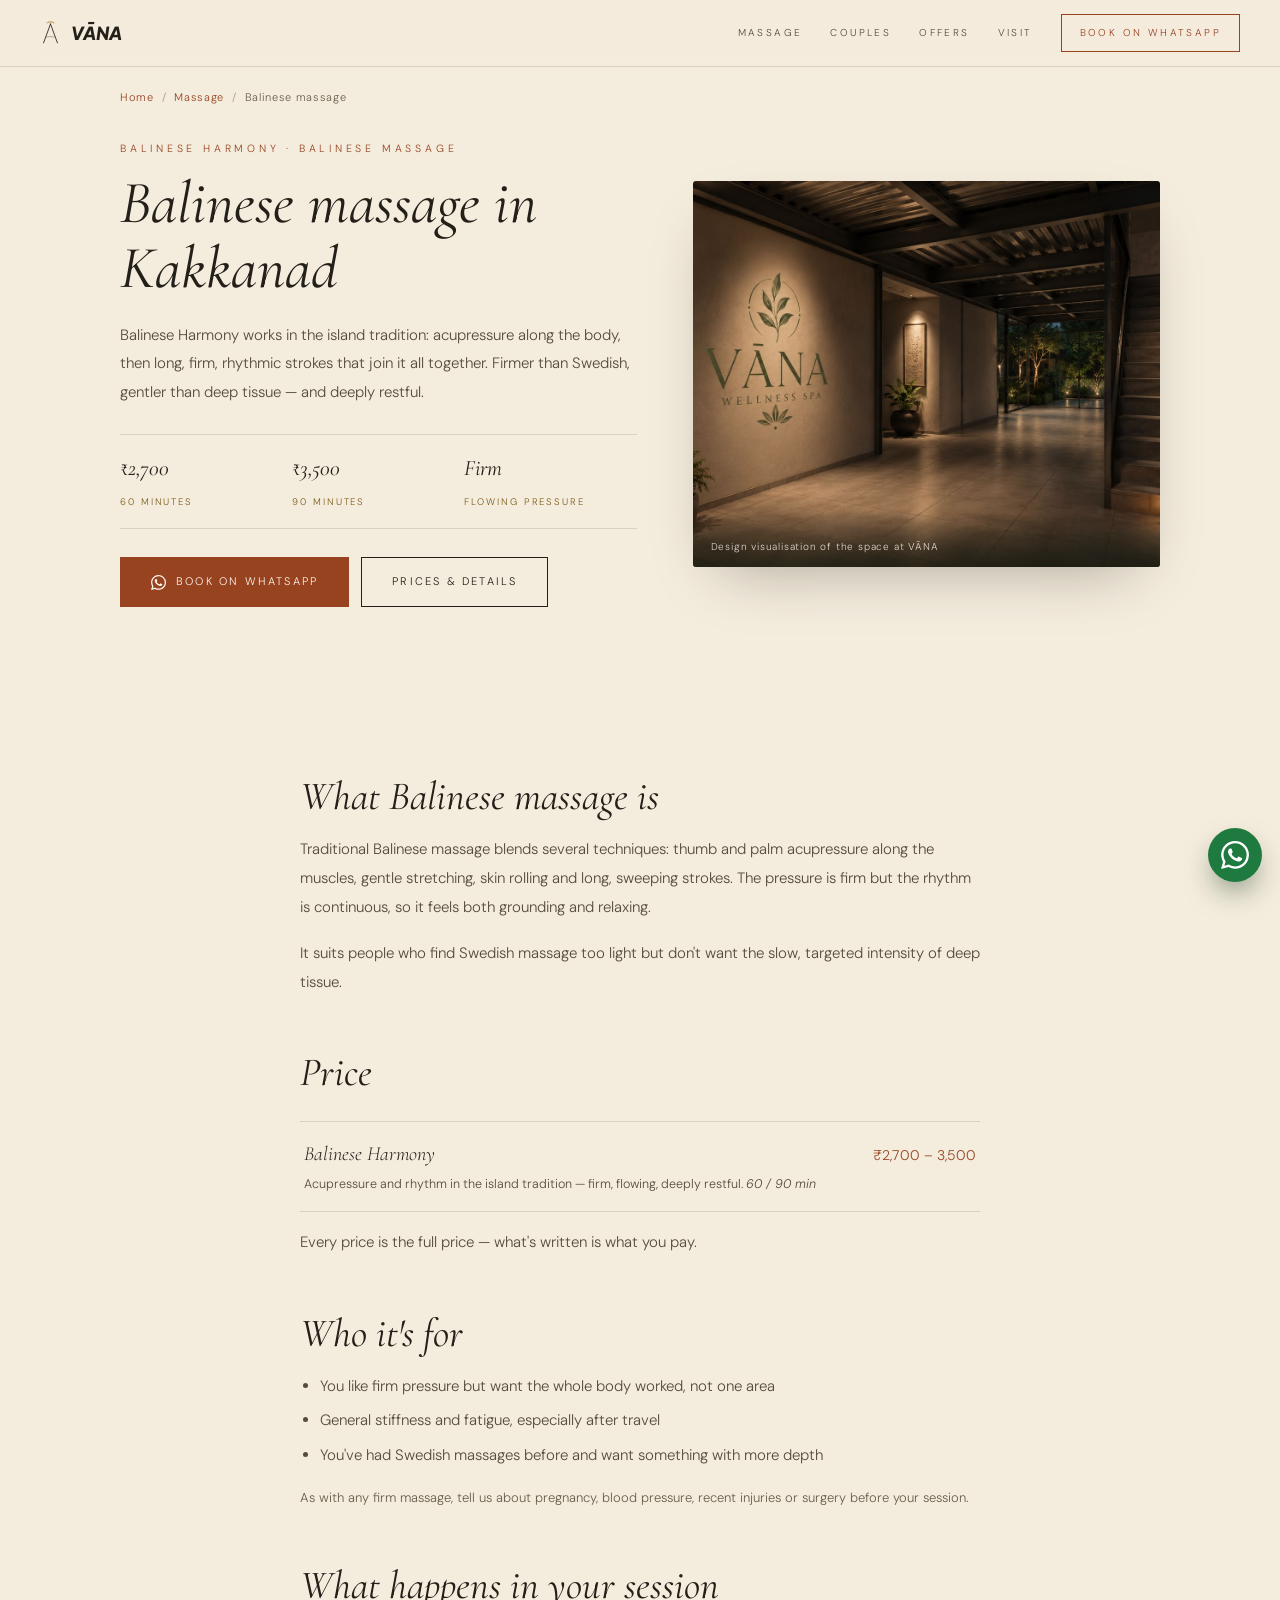
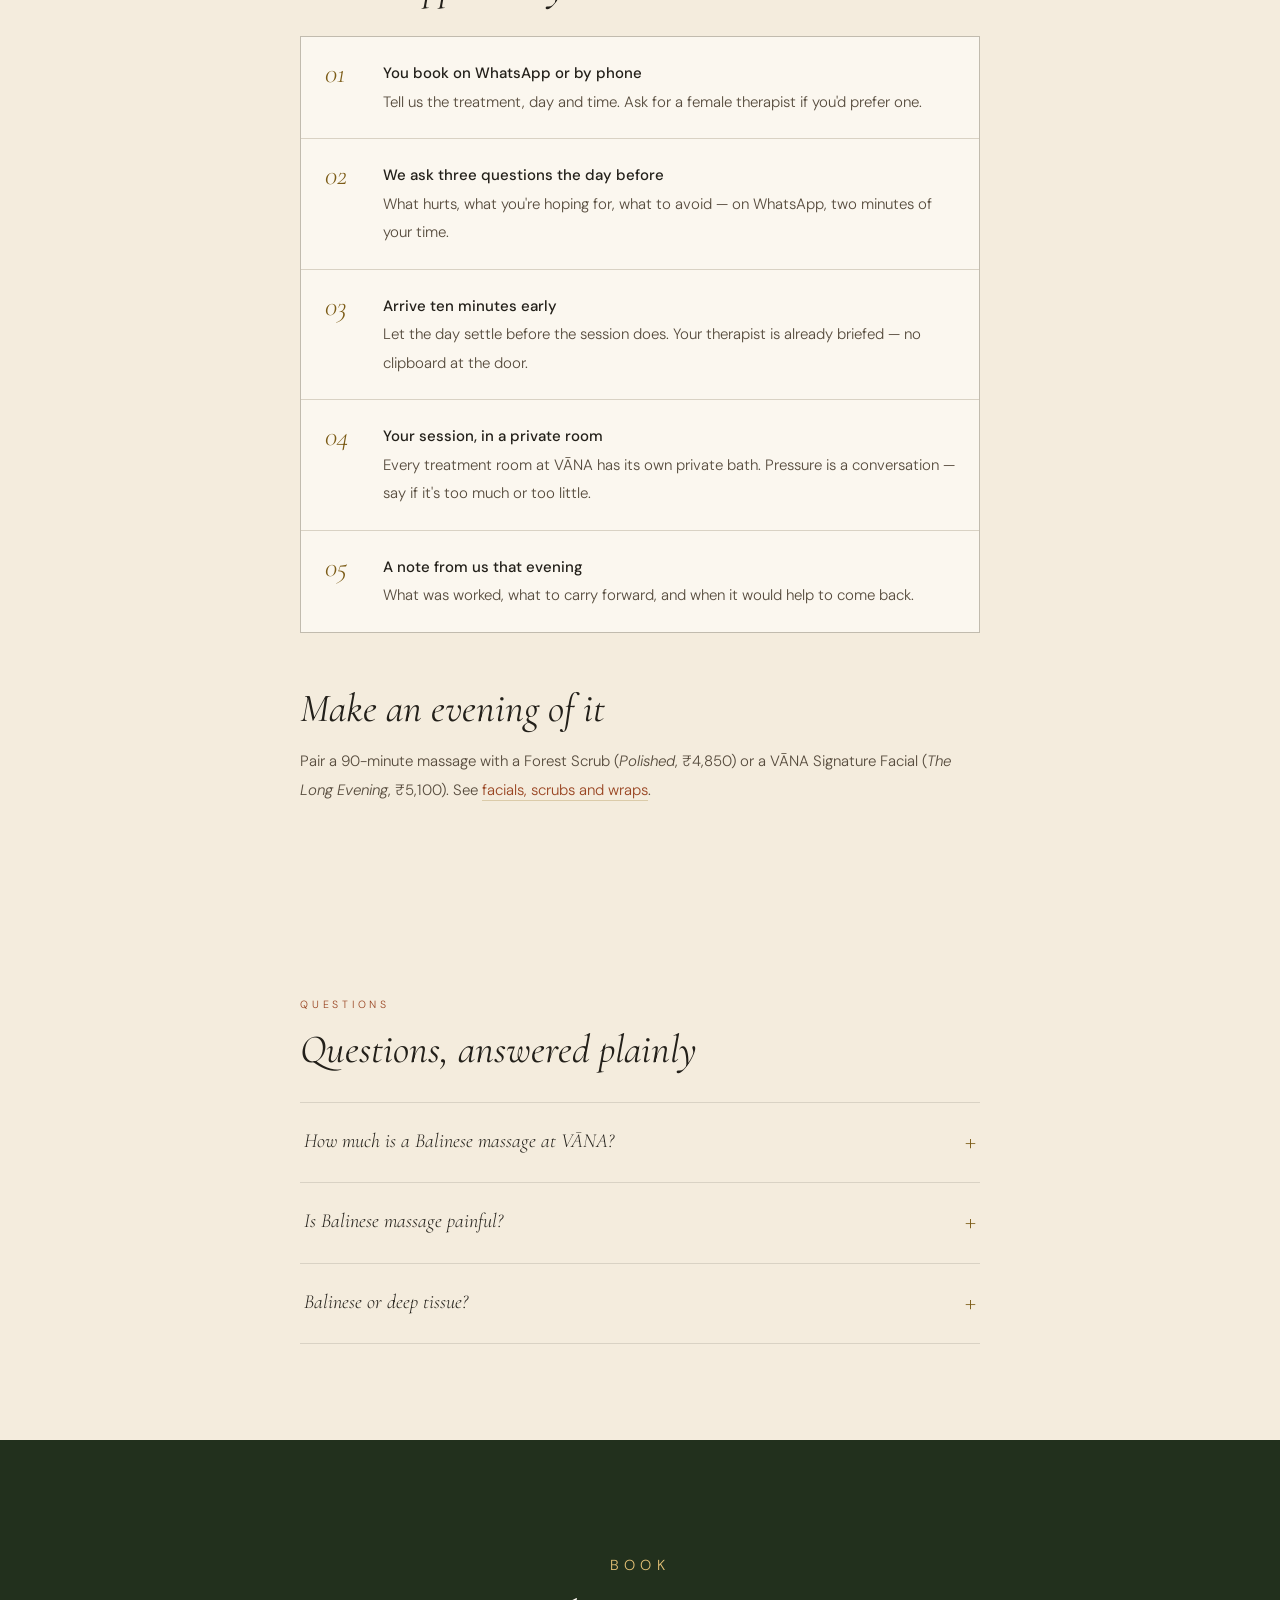
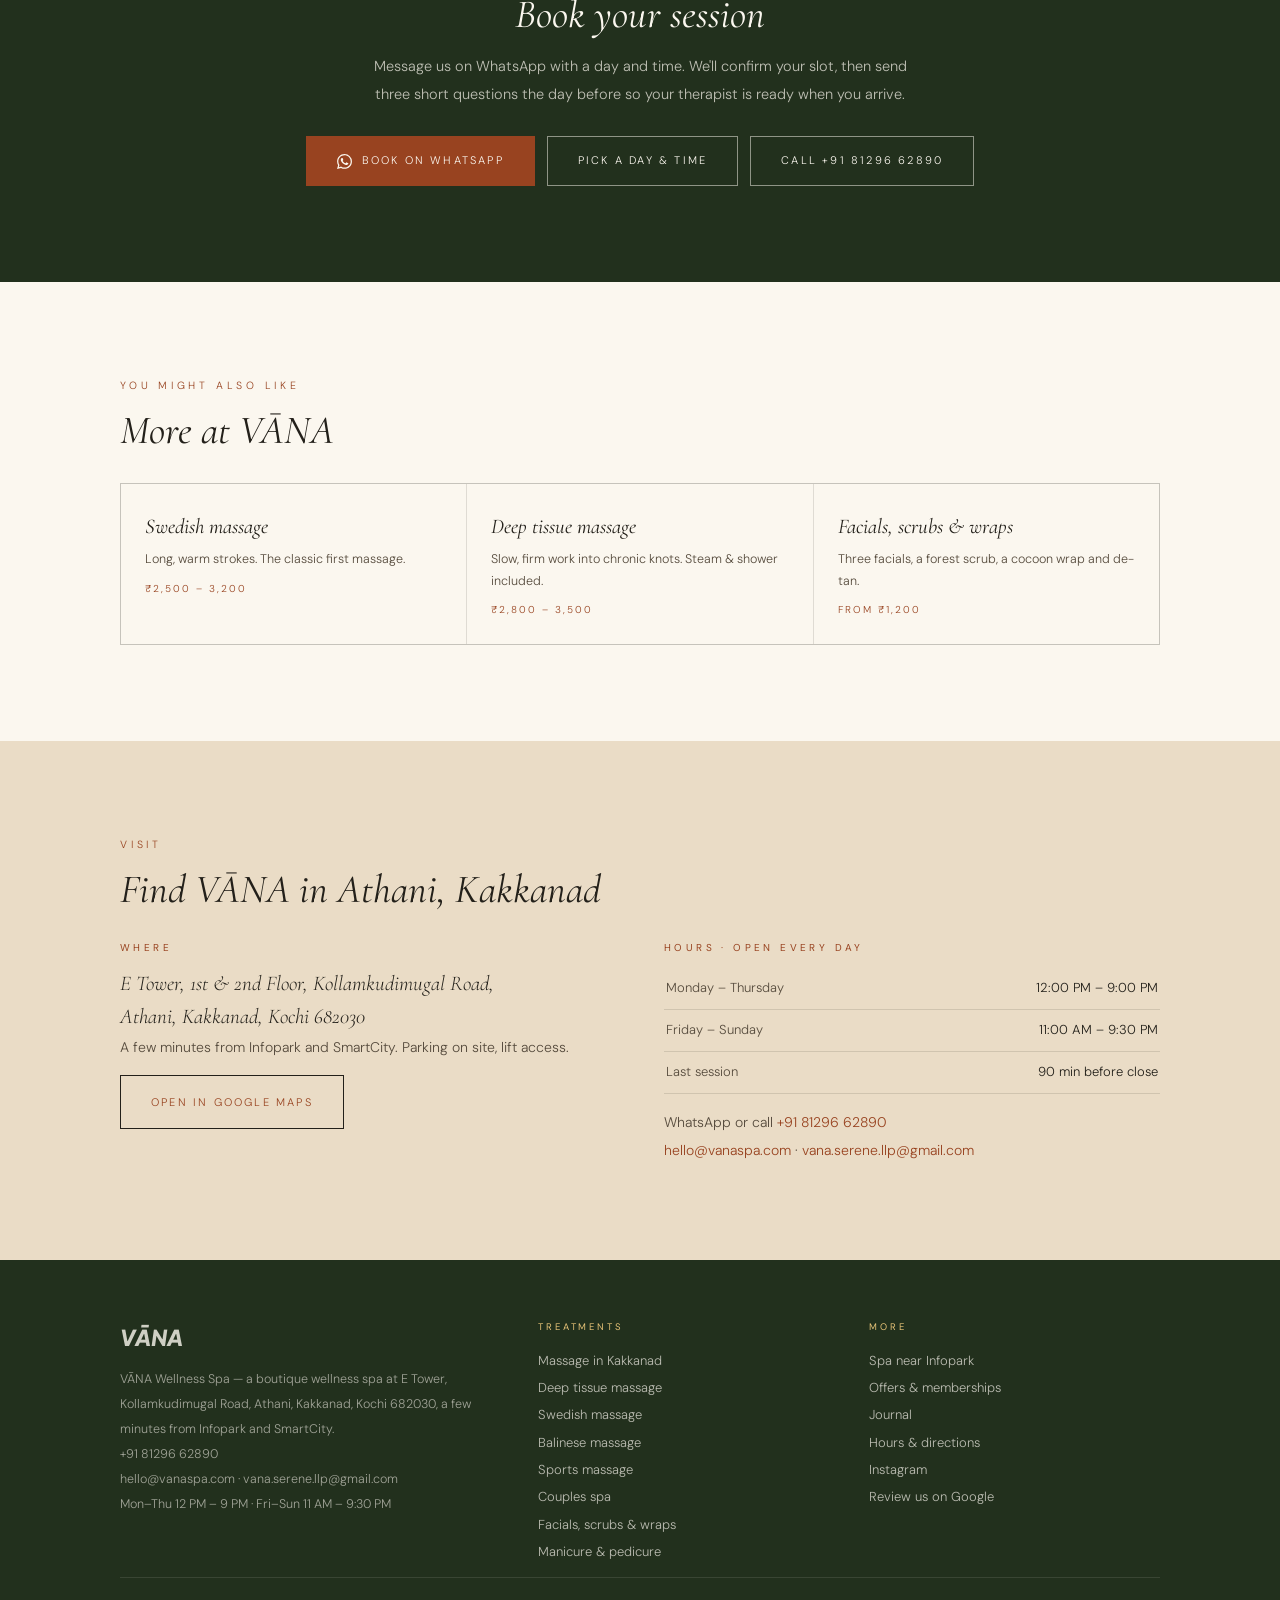
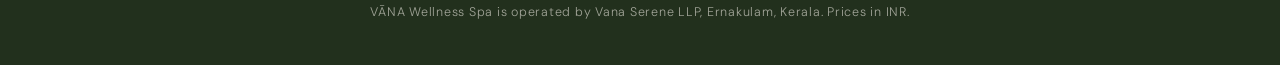
==== commit e0042689: "Add a booking form that sends the request to WhatsApp Home page #book section: pick a treatment (eve" ====
--- a/balinese-massage-kakkanad/index.html
+++ b/balinese-massage-kakkanad/index.html
@@ -217,6 +217,7 @@
     <p>Message us on WhatsApp with a day and time. We'll confirm your slot, then send three short questions the day before so your therapist is ready when you arrive.</p>
     <div class="p-ctas">
       <a class="btn btn-primary" href="https://wa.me/918129662890?text=Hi%2C%20I%27d%20like%20to%20book%20a%20Balinese%20massage%20at%20V%C4%80NA." target="_blank" rel="noopener"><svg viewBox="0 0 24 24" aria-hidden="true"><path d="M17.472 14.382c-.297-.149-1.758-.867-2.03-.967-.273-.099-.471-.148-.67.15-.197.297-.767.966-.94 1.164-.173.199-.347.223-.644.075-.297-.15-1.255-.463-2.39-1.475-.883-.788-1.48-1.761-1.653-2.059-.173-.297-.018-.458.13-.606.134-.133.298-.347.446-.52.149-.174.198-.298.298-.497.099-.198.05-.371-.025-.52-.075-.149-.669-1.612-.916-2.207-.242-.579-.487-.5-.669-.51-.173-.008-.371-.01-.57-.01-.198 0-.52.074-.792.372-.272.297-1.04 1.016-1.04 2.479 0 1.462 1.065 2.875 1.213 3.074.149.198 2.096 3.2 5.077 4.487.709.306 1.262.489 1.694.625.712.227 1.36.195 1.871.118.571-.085 1.758-.719 2.006-1.413.248-.694.248-1.289.173-1.413-.074-.124-.272-.198-.57-.347m-5.421 7.403h-.004a9.87 9.87 0 01-5.031-1.378l-.361-.214-3.741.982.998-3.648-.235-.374a9.86 9.86 0 01-1.51-5.26c.001-5.45 4.436-9.884 9.888-9.884 2.64 0 5.122 1.03 6.988 2.898a9.825 9.825 0 012.893 6.994c-.003 5.45-4.437 9.884-9.885 9.884m8.413-18.297A11.815 11.815 0 0012.05 0C5.495 0 .16 5.335.157 11.892c0 2.096.547 4.142 1.588 5.945L.057 24l6.305-1.654a11.882 11.882 0 005.683 1.448h.005c6.554 0 11.89-5.335 11.893-11.893a11.821 11.821 0 00-3.48-8.413z"/></svg>Book on WhatsApp</a>
+      <a class="btn btn-light" href="/?book=balinese#book">Pick a day &amp; time</a>
       <a class="btn btn-light" href="tel:+918129662890">Call +91 81296 62890</a>
     </div>
   </div>
--- a/assets/css/pages.css
+++ b/assets/css/pages.css
@@ -175,3 +175,13 @@
 .fa-wa{position:fixed;right:18px;bottom:18px;z-index:54;display:flex;align-items:center;justify-content:center;width:54px;height:54px;border-radius:50%;background:#1f7a40;color:#fff;box-shadow:0 14px 30px -8px rgba(18,55,28,.6);transition:transform .3s var(--ease)}
 .fa-wa:hover{transform:translateY(-2px) scale(1.05)}
 .fa-wa svg{width:28px;height:28px;fill:currentColor}
+
+/* Mobile readability: no text below 12px on phones.
+   Uppercase labels go to 12px with tighter tracking; reading text to 14px. */
+@media(max-width:780px){
+  .head-nav a,.eyebrow,.p-facts small,.related em,.visit h3,.byline,.compare th,.site-foot h4{font-size:12px;letter-spacing:.14em}
+  .btn{font-size:13px;letter-spacing:.14em}
+  .crumbs,.p-figure figcaption,.price-note,.prose .note,.foot-legal{font-size:13px;letter-spacing:.04em}
+  .price-row .ds,.related span,.hrs,.posts span,.compare,.site-foot p,.site-foot li a{font-size:14px}
+  .price-row .pr{font-size:15px}
+}
